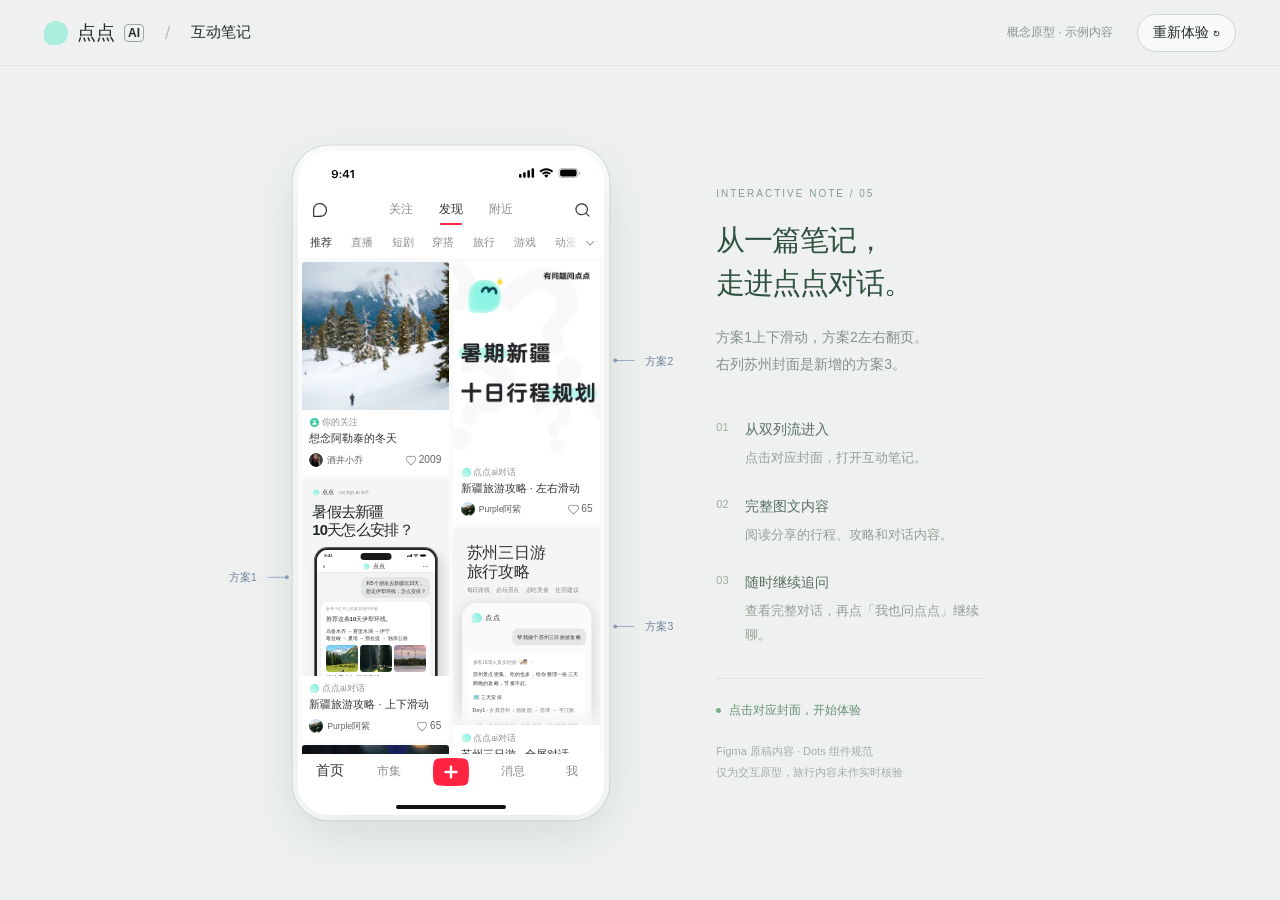
==== index.html @ 1bcc186c "Unify dialogue entry buttons and keep full-screen preview static" ====
<!doctype html>
<html lang="zh-CN">
<head>
<meta charset="UTF-8"><meta name="viewport" content="width=device-width, initial-scale=1, viewport-fit=cover">
<title>点点 AI · 互动笔记 Demo</title>
<meta name="description" content="体验从双列笔记流进入笔记，展开点点回答、继续对话的完整交互。手机和电脑均可打开。">
<link rel="canonical" href="https://1210lucky.github.io/diandian-demo/">
<meta property="og:type" content="website">
<meta property="og:locale" content="zh_CN">
<meta property="og:site_name" content="点点 AI · 互动笔记 Demo">
<meta property="og:title" content="点点 AI · 互动笔记 Demo">
<meta property="og:description" content="体验从双列笔记流进入笔记，展开点点回答、继续对话的完整交互。手机和电脑均可打开。">
<meta property="og:url" content="https://1210lucky.github.io/diandian-demo/">
<meta property="og:image" content="https://1210lucky.github.io/diandian-demo/assets/share-icon.png">
<meta property="og:image:type" content="image/png">
<meta property="og:image:width" content="512">
<meta property="og:image:height" content="512">
<meta property="og:image:alt" content="点点图标">
<meta name="twitter:card" content="summary">
<meta name="twitter:title" content="点点 AI · 互动笔记 Demo">
<meta name="twitter:description" content="体验从双列笔记流进入笔记，展开点点回答、继续对话的完整交互。手机和电脑均可打开。">
<meta name="twitter:image" content="https://1210lucky.github.io/diandian-demo/assets/share-icon.png">
<meta name="twitter:image:alt" content="点点图标">
<link rel="icon" href="favicon.ico" sizes="16x16 32x32 48x48">
<link rel="icon" type="image/svg+xml" href="assets/dots-avatar.svg">
<link rel="apple-touch-icon" sizes="180x180" href="apple-touch-icon.png">
<style>:root{font-family:-apple-system,BlinkMacSystemFont,"PingFang SC","Microsoft YaHei",sans-serif;color:#252b2a;background:#eef1f0;font-synthesis:none;--mint:#a9eddd;--ink:#143b32;--muted:#858c89}*{box-sizing:border-box}body{margin:0}button,input{font:inherit}button{cursor:pointer;border:0;background:none;color:inherit}button:focus-visible,input:focus-visible,[tabindex]:focus-visible{outline:2px solid #138d71;outline-offset:3px}img{display:block;object-fit:contain}button img{pointer-events:none}button{touch-action:manipulation}p,h1,h2,h3{margin:0}.workspace-header{height:78px;display:flex;align-items:center;justify-content:space-between;padding:0 44px;border-bottom:1px solid #dde3df}.wordmark{display:flex;align-items:center;gap:9px;font-size:19px;font-weight:600}.wordmark b{font-size:12px;border:1px solid #9ca9a3;border-radius:4px;padding:1px 3px}.brand-dot{width:24px;height:24px;background:var(--mint);display:inline-block;border-radius:50% 50% 50% 8px;flex-shrink:0}.separator{margin:0 12px;font-weight:300;color:#b8c0bc}.project-name{font-size:15px;font-weight:400}.workspace-actions{display:flex;gap:24px;align-items:center}.prototype-label{color:#8b9690;font-size:12px}.reset{font-size:14px;border:1px solid #ced7d1;border-radius:24px;padding:9px 15px;background:#f8faf9}.workspace{display:flex;justify-content:center;align-items:center;gap:80px;padding:36px 24px 48px;min-height:calc(100dvh - 78px)}.phone{width:393px;height:852px;flex-shrink:0;background:white;border-radius:40px;position:relative;overflow:hidden;box-shadow:0 20px 70px #193e2921,0 0 0 7px #fff,0 0 0 8px #d1d9d4;display:flex;flex-direction:column}.note-header{flex-shrink:0;background:white;z-index:3}.system-bar{height:44px;padding:12px 17px 12px 25px;display:flex;align-items:center;justify-content:space-between}.nav-bar{height:56px;display:flex;align-items:center;padding:0 16px;gap:10px}.icon-button{padding:0;display:grid;place-items:center}.avatar{border-radius:50%;object-fit:cover}.author{font-size:14px;flex:1}.follow{color:#ff2442;border:1px solid #ff7387;border-radius:20px;font-size:13px;padding:5px 13px;margin-right:2px}.follow.followed{color:#8b8b8b;border-color:#d8d8d8}.note-scroll{flex:1;overflow-y:auto;scrollbar-width:none;overscroll-behavior:contain}.note-scroll::-webkit-scrollbar{display:none}
/* Embedded Dots conversation: Figma 1524:55898 + Dots component specifications. */
.media-area{height:524px;background:var(--dots-bg-0);padding:0}
.ai-card{height:100%;display:flex;flex-direction:column;position:relative;overflow:hidden;background:var(--dots-bg-0);color:var(--dots-title)}
.ai-header{min-height:44px;margin-bottom:8px;display:flex;align-items:center;justify-content:space-between;gap:8px}
.ai-identity{display:flex;align-items:center;gap:6px;min-width:0}.ai-identity img{width:20px;height:20px;flex-shrink:0}.ai-brand-copy{display:flex;flex-direction:column;gap:1px}.ai-identity strong{font-size:13px;line-height:18px;font-weight:500}.ai-brand-copy>span{font-size:10px;line-height:14px;color:var(--dots-description);white-space:nowrap}
.answer-scroll{flex:1;min-height:0;padding:4px 16px 88px;overflow-y:auto;overscroll-behavior:contain;scrollbar-width:none;touch-action:pan-y;cursor:grab;-webkit-overflow-scrolling:touch}.answer-scroll::-webkit-scrollbar{display:none}.answer-scroll.dragging{cursor:grabbing;user-select:none}
.dots-message{padding:12px 16px;border-radius:22px;font-size:16px;line-height:28px;overflow-wrap:anywhere}
.user-message{max-width:293px;margin-left:auto;margin-bottom:20px;background:var(--dots-separator)}
.dots-intro{max-width:300px;background:var(--dots-bg);margin-bottom:20px}
.dots-response{border:0.5px solid var(--dots-separator);border-radius:22px;background:var(--dots-bg);padding:20px 16px;overflow:hidden}
.response-status{display:flex;align-items:center;gap:4px;color:var(--dots-description);font-size:14px;line-height:20px;letter-spacing:.28px;margin-bottom:14px;white-space:nowrap}.response-status>span:first-child{min-width:0;overflow:hidden;text-overflow:ellipsis}.source-avatars{display:flex;flex-shrink:0}.source-avatars img{width:18px;height:18px;border-radius:50%}.source-avatars img+img{margin-left:-4px}.response-status>img{width:14px;height:14px;flex-shrink:0}
.dots-markdown{font-size:16px;font-weight:400;line-height:28px;color:var(--dots-title);overflow-wrap:anywhere}.dots-markdown p+p{margin-top:12px}.dots-markdown strong{font-weight:600}.dots-markdown h4{font-size:16px;line-height:26px;font-weight:700;margin:18px 0 10px}.dots-markdown>section:first-child>h4{margin-top:0}.dots-markdown>section+section{margin-top:18px}
/* Image group — Figma 1533:2504: square tiles, 6px gaps and vertical padding. */
.dots-media-image{display:grid;grid-template-columns:repeat(3,minmax(0,1fr));gap:6px;padding:6px 0}.dots-media-image img{display:block;position:absolute;inset:0;width:100%;height:100%;object-fit:cover;border-radius:16px}

/* Shared entry button — Figma 1687:50966, also used by the video reader CTA. */
.dialogue-cta{pointer-events:auto;display:flex;flex:none;align-items:center;justify-content:center;gap:4px;height:40px;padding:0 16px 0 14px;border:.5px solid rgba(0,0,0,.08);border-radius:100px;background:#fff;box-shadow:0 2px 4px rgba(0,0,0,.06);font-family:"PingFang SC",-apple-system,BlinkMacSystemFont,sans-serif;font-size:14px;font-weight:500;line-height:20px;letter-spacing:0;color:rgba(0,0,0,.8);white-space:nowrap}
.dialogue-cta-logo{width:20px;height:20px;display:grid;place-items:center;flex:none}
.dialogue-cta-logo img{flex:none}
.ai-footer{position:absolute;left:0;right:0;bottom:0;height:72px;padding:20px 16px 12px;display:flex;align-items:center;justify-content:center;background:linear-gradient(to bottom,rgba(245,245,245,0),#f5f5f5);pointer-events:none;z-index:1}
.card-caption{min-width:0;line-height:15px;font-size:10px;color:#858585;text-align:left}
.demo-jumps{display:flex;flex-wrap:wrap;gap:6px}.demo-jumps button{padding:6px 9px;border:0.5px solid #d2dcd5;border-radius:8px;font-size:12px;color:#698271;background:transparent}
.question-context{font-size:14px;line-height:24px;margin-top:18px;padding:12px 14px;border-radius:16px;background:var(--dots-bg-0)}
.note-body{padding:5px 16px 0}.note-body h2{font-size:18px;line-height:1.55;color:#333;font-weight:600;margin-bottom:8px}.note-body p{font-size:15px;line-height:1.7;color:#4a4a4a;margin-bottom:8px}.note-body p.hashtags{color:#133667}.note-body p.timestamp{font-size:12px;color:#999;margin:22px 0 0;padding-bottom:18px;border-bottom:1px solid #f0f0f0}.comments{padding:17px 16px}.comment-count{font-size:14px;color:#8c8c8c;margin-bottom:24px}.comment{display:flex;gap:12px;margin-bottom:25px}.comment img{border-radius:50%;object-fit:cover}.comment>div{flex:1}.comment>div>span{font-size:13px;color:#999}.comment p{font-size:14px;line-height:1.7;margin:3px 0 5px;word-break:break-word}.comment small{font-size:12px;color:#aaa}.letter-avatar{width:34px;height:34px;border-radius:50%;display:grid;place-items:center;flex-shrink:0;background:#e6eee4;color:#809675}.end-note{text-align:center;font-size:12px;color:#aaa;padding:18px}.engage-bar{flex-shrink:0;background:white;z-index:3;border-top:1px solid #f3f3f3;height:90px}.engage-row{height:56px;display:flex;align-items:center;padding:0 15px;gap:11px}.comment-entry{display:flex;align-items:center;gap:3px;flex:1;white-space:nowrap;background:#f4f4f4;border-radius:24px;height:36px;font-size:14px;color:#9c9c9c;padding:0 8px}.engage-action{display:flex;align-items:center;gap:4px;padding:0;font-size:14px}.engage-action[aria-pressed=true]{color:#ff2442}.engage-action[aria-pressed=true] img{filter:invert(28%) sepia(91%) saturate(4510%) hue-rotate(333deg)}.home-indicator{height:5px;width:135px;background:#111;border-radius:3px;margin:21px auto 0}.demo-guide{width:266px;margin-top:-28px}.guide-kicker{font-size:10px;letter-spacing:2px;color:#879b8c}.demo-guide>h2{font-size:29px;line-height:1.5;font-weight:500;letter-spacing:-1px;margin:18px 0;color:#30513f}.guide-intro{font-size:14px;line-height:1.9;color:#839188;margin-bottom:40px}.guide-items>div{display:flex;gap:16px;margin-bottom:24px}.guide-items>div>span{font-size:11px;padding-top:4px;color:#9cac9e}.guide-items p{font-size:13px;line-height:1.8;color:#93a095}.guide-items b{display:block;font-size:14px;color:#586f5f;font-weight:500;margin-bottom:4px}.live-state{display:flex;align-items:center;gap:8px;border-top:1px solid #dce4dd;padding-top:23px;margin-top:32px;font-size:12px;color:#649070}.live-dot{height:5px;width:5px;border-radius:50%;background:#79ac89}.guide-footnote{font-size:11px;line-height:1.9;color:#a3afa6;margin-top:22px}.toast{position:absolute;bottom:105px;left:50%;transform:translateX(-50%);background:#17382ded;color:white;padding:11px 17px;border-radius:14px;font-size:13px;max-width:90%;width:max-content;opacity:0;pointer-events:none;transition:opacity .2s;z-index:8}.toast.visible{opacity:1}dialog{position:absolute;top:auto;bottom:10px;left:10px;right:10px;margin:0 auto;width:calc(100% - 20px);max-width:373px;border:1px solid #dbe8df;border-radius:24px;padding:20px;background:#fff;box-shadow:0 10px 80px #183c302b;color:#284733}dialog::backdrop{background:#16362a55;backdrop-filter:blur(3px)}.dialog-heading{display:flex;align-items:center;justify-content:space-between}.dialog-heading>div{display:flex;align-items:center;gap:9px}.dialog-heading button{font-size:26px;line-height:28px;color:#8d9a91}.demo-notice{font-size:12px;color:#93a196;margin-top:10px}.conversation{max-height:270px;overflow-y:auto;margin:20px 0;overscroll-behavior:contain}.chat-answer,.chat-question{font-size:14px;line-height:1.8;border-radius:14px;padding:13px 15px;margin:10px 0;white-space:pre-line;overflow-wrap:anywhere}.chat-answer{background:#f1f7f3;margin-right:16px}.chat-question{background:#d7f4e7;margin-left:28px}.quick-questions{display:flex;gap:7px;margin-bottom:12px;flex-wrap:wrap}.quick-questions button{font-size:12px;border:1px solid #d7e5db;border-radius:15px;padding:7px 9px}.input-form{display:flex;gap:5px;padding:7px;background:#f0f5f1;border-radius:22px;margin-top:16px}.input-form input{border:0;outline:none;background:transparent;min-width:0;width:100%;font-size:14px;padding:4px 7px;color:#284733}.input-form button{background:#265d43;color:#fff;border-radius:18px;min-width:32px;height:32px;font-size:15px;white-space:nowrap;padding:0 10px}.sr-only{position:absolute;width:1px;height:1px;padding:0;margin:-1px;overflow:hidden;clip:rect(0,0,0,0);white-space:nowrap;border:0}@media(min-width:750px) and (max-height:960px){.workspace{padding-top:24px;padding-bottom:26px}.phone{height:calc(100dvh - 134px);min-height:660px;max-height:852px}.workspace-header{height:66px}.workspace{min-height:calc(100dvh - 66px)}}@media(max-width:800px){.demo-guide{display:none}.workspace{gap:0}.workspace-header{padding:0 24px}.prototype-label{display:none}}@media(max-width:480px){body{background:white}.workspace-header{display:none}.workspace{padding:0;min-height:100dvh;display:block}.phone{width:100%;height:100dvh;border-radius:0;box-shadow:none;max-width:none}.system-bar{display:none}.nav-bar{height:56px}.media-area{height:calc(100vw * 4 / 3);max-height:570px;min-height:450px}.engage-bar{height:calc(56px + env(safe-area-inset-bottom, 0px));padding-bottom:env(safe-area-inset-bottom,0px)}.home-indicator{display:none}dialog{position:fixed;bottom:15px;max-width:420px}}@media(prefers-reduced-motion:reduce){*{scroll-behavior:auto!important;transition:none!important}}
@media(min-width:481px) and (max-height:960px){.phone{height:852px;min-height:852px;max-height:852px;zoom:.9}.workspace{padding-top:25px;padding-bottom:25px;gap:70px}}
@media(min-width:481px) and (max-height:900px){.phone{zoom:.78}.workspace{gap:65px}.demo-guide{margin-top:0}}
@media(min-width:481px) and (max-height:740px){.phone{zoom:.68}}

:root{--dots-bg-0:#f5f5f5;--dots-bg:#fff;--dots-title:rgba(0,0,0,.8);--dots-description:rgba(0,0,0,.45);--dots-separator:rgba(0,0,0,.08);--dots-fill-3:rgba(48,48,52,.2)}

/* Ask Dots bottom sheet, Figma 1526:56583. */
.ask-overlay{position:absolute;inset:0;z-index:20;isolation:isolate}.ask-overlay[hidden]{display:none}.ask-scrim{position:absolute;inset:0;background:rgba(0,0,0,.4);opacity:0;transition:opacity .24s}.ask-sheet{position:absolute;bottom:var(--keyboard-inset,0px);left:0;right:0;height:70%;max-height:calc(100% - var(--keyboard-inset,0px));display:flex;flex-direction:column;border-radius:20px 20px 0 0;background:#f5f5f5;overflow:hidden;transform:translateY(100%);transition:transform .24s cubic-bezier(.2,.8,.2,1),height .24s;color:rgba(0,0,0,.8);outline:none}.ask-overlay.is-open .ask-scrim{opacity:1}.ask-overlay.is-open .ask-sheet{transform:translateY(0)}.ask-sheet.expanded{height:100%}.sheet-header{height:56px;flex-shrink:0;display:flex;align-items:center;justify-content:space-between;padding:0 12px}.sheet-header h2{display:flex;align-items:center;gap:4px;font-size:16px;font-weight:500;line-height:24px}.sheet-icon{padding:4px;display:grid;place-items:center;width:30px;height:30px}.sheet-space{flex:1;min-height:0;overflow:auto;padding:12px 20px;display:flex;align-items:flex-end}.sheet-space p{color:#777;font-size:12px;line-height:20px}.sheet-suggestions{height:42px;flex-shrink:0;display:flex;gap:8px;padding:0 12px 8px;overflow-x:auto;scrollbar-width:none;overscroll-behavior:contain}.sheet-suggestions::-webkit-scrollbar{display:none}.sheet-suggestion{display:flex;align-items:center;gap:4px;flex-shrink:0;height:34px;background:#fafafa;border:.5px solid rgba(20,20,20,.1);border-radius:22px;padding:8px 8px 8px 12px;color:rgba(0,0,0,.62);font-size:12px;line-height:18px;white-space:nowrap}.sheet-suggestion img{height:12px;width:12px;transform:rotate(90deg);margin:0 2px}.sheet-suggestion:not(:disabled):hover{background:#fff;border-color:#b6c8c2}.sheet-composer{height:48px;margin:0 12px 12px;padding:12px 14px;display:flex;align-items:center;gap:8px;border-radius:16px;background:rgba(255,255,255,.7);box-shadow:0 0 36px #00000014;flex-shrink:0}.sheet-composer input{width:0;min-width:0;flex:1;border:0;outline:none;background:none;color:rgba(0,0,0,.8);font-size:16px;line-height:24px;caret-color:#34b39d;padding:0}.sheet-composer input::placeholder{color:#999}.composer-icon{width:24px;height:24px;padding:0;flex-shrink:0}.composer-icon:last-child{margin-left:8px}.composer-icon:disabled{opacity:.35;cursor:default}.ask-sheet.expanded #expandAsk img{transform:rotate(180deg)}

@media(prefers-reduced-motion:reduce){.ask-sheet,.ask-scrim{transition:none}}

/* Live text and vector assets stay crisp at every display scale. */
.sheet-keyboard{width:100%;height:336px;position:relative;flex-shrink:0;background:#e5e5e7;border-top:1px solid #ffffffc0;border-radius:20px 20px 0 0;padding:0 5px;color:#252525;user-select:none}
.keyboard-candidates{height:50px;display:flex;align-items:center;padding:0 4px;gap:0}.keyboard-candidates button{flex:1;padding:0;font-size:19px;line-height:32px;height:32px;font-weight:400}.keyboard-candidates .keyboard-more{flex:0 0 35px;border-left:1px solid #c7c7ca;display:grid;place-items:center;height:25px;margin-left:4px}.keyboard-more img{width:18px;height:18px}
.keyboard-keys{display:flex;flex-direction:column;gap:10px}.keyboard-row{display:flex;gap:6px;height:44px;justify-content:center}.keyboard-row.middle{padding:0 16px}.keyboard-row.lower{gap:12px}.keyboard-letter-group{display:flex;flex:1;min-width:0;gap:6px}.keyboard-key{height:44px;flex:1;min-width:0;display:grid;place-items:center;border:0;border-radius:7px;background:#fff;box-shadow:0 1px 0 #0000001a;padding:0;color:#282828;font-family:-apple-system,BlinkMacSystemFont,"Helvetica Neue","PingFang SC",sans-serif;font-size:22px;font-weight:400;line-height:1}.keyboard-key:active{background:#c5c7cc;box-shadow:none}.keyboard-key.special{flex:0 0 41px;font-size:24px;background:#f7f7f8}.keyboard-key[aria-pressed="true"]{background:#c5c7cc}.keyboard-row.actions .keyboard-key{font-size:16px}.keyboard-key.mode,.keyboard-key.send{flex:0 0 23%}.keyboard-key.send{background:#0088ff;color:white}.keyboard-key.send:active{background:#0071d4}.keyboard-bottom{display:flex;justify-content:space-between;align-items:center;height:57px;padding:15px 23px 0}.keyboard-bottom button{padding:0;height:30px;display:grid;place-items:center;width:30px}.keyboard-bottom img{opacity:.9}.keyboard-home{position:absolute;bottom:8px;left:32%;right:32%;height:5px;border-radius:100px;background:#111}


/* Full conversation carries only the question and answer included in this share. */
.chat-statusbar{display:none;flex-shrink:0}.ask-sheet.conversation-mode{height:100%;border-radius:0;max-height:calc(100% - var(--keyboard-inset,0px))}.conversation-mode .chat-statusbar{display:flex}.conversation-mode .sheet-header{position:relative;border-bottom:.5px solid var(--dots-separator)}.conversation-mode .sheet-header h2{position:absolute;left:50%;transform:translateX(-50%)}.conversation-mode .sheet-space{display:block;padding:16px 16px 20px;overscroll-behavior:contain;scrollbar-width:none}.conversation-mode .sheet-space::-webkit-scrollbar{display:none}.conversation-mode .sheet-space .dots-message p,.conversation-mode .sheet-space .dots-markdown p{font-size:16px;line-height:28px;color:var(--dots-title)}.conversation-mode .sheet-space .dots-markdown p{margin-bottom:12px}.conversation-mode .sheet-space .dots-markdown p:last-child{margin-bottom:0}.conversation-mode .dots-intro{max-width:300px}.conversation-mode .user-message{margin-bottom:20px}.conversation-mode .dots-response{margin-bottom:0}#sharedConversation[hidden],#expandAsk[hidden]{display:none}.conversation-mode .sheet-keyboard{display:none}.conversation-mode.keyboard-open .sheet-keyboard{display:block}.conversation-mode .sheet-composer{margin-bottom:26px}.conversation-mode.keyboard-open .sheet-composer{margin-bottom:12px}.conversation-mode #askFeedback:not(:empty){padding:12px;background:#e9edeb;border-radius:12px;margin-top:18px}.conversation-mode .sheet-suggestions{background:#f5f5f5}.conversation-mode .sheet-space{min-height:70px}
@media(max-width:480px){.conversation-mode .chat-statusbar{display:none}.conversation-mode .sheet-composer{margin-bottom:max(12px,env(safe-area-inset-bottom,0px))}}


.sheet-space{flex-direction:column;align-items:stretch;justify-content:flex-end}.sheet-space:has(#followupMessages:not(:empty)){justify-content:flex-start}.sheet-space #followupMessages:not(:empty){padding-top:16px}.sheet-space #followupMessages .user-message{margin-bottom:12px}.sheet-space #followupMessages p{font-size:16px;line-height:28px;color:var(--dots-title)}

/* Follow-up bubbles — Figma 1543:11669, shown after entering via Ask Dots. */
.ask-sheet.conversation-mode{transition:transform .24s cubic-bezier(.2,.8,.2,1)}
.new-topic[hidden]{display:none}.new-topic{padding-top:12px}.topic-suggestions{display:flex;flex-direction:column;align-items:flex-start;gap:12px}.topic-suggestions button{border-radius:22px;padding:10px 16px;background:var(--dots-fill-1,rgba(48,48,52,.05));font-size:13px;line-height:20px;font-weight:400;color:var(--dots-title);text-align:left;max-width:100%}.conversation-mode .sheet-suggestions{display:none}

/* Referenced images open a note detail above the current reading surface. */
.source-thumbnail{display:block;position:relative;min-width:0;aspect-ratio:1;padding:0;border-radius:16px;overflow:hidden;box-shadow:0 0 6px rgba(0,0,0,.12);cursor:pointer}.source-thumbnail:not(:disabled):active{opacity:.85}.source-thumbnail:disabled{opacity:1;cursor:inherit;pointer-events:none}.source-note{position:absolute;inset:0;z-index:40;background:#fff;display:flex;flex-direction:column;overflow:hidden;border-radius:inherit}.source-note[hidden]{display:none}.source-avatar{width:36px;height:36px;background:#e6eee8;color:#6c8572;font-size:15px}.source-scroll{flex:1;min-height:0;overflow:auto;overscroll-behavior:contain;scrollbar-width:none}.source-scroll::-webkit-scrollbar{display:none}.source-hero{position:relative;width:100%;aspect-ratio:3/4;background:#f3f3f3;touch-action:pan-y}.source-hero>img{width:100%;height:100%;object-fit:contain}.source-image-count{position:absolute;right:14px;top:14px;border-radius:15px;padding:3px 7px;background:#0007;color:#fff;font-size:12px;line-height:18px}.source-dots{height:24px;display:flex;gap:4px;align-items:center;justify-content:center}.source-dots i{width:4px;height:4px;border-radius:50%;background:#d8d8d8}.source-dots i.active{background:#ff2442}.source-body{padding:0 16px 18px}.source-body h2{font-size:18px;line-height:27px;font-weight:600;margin-bottom:8px}.source-body>p{font-size:15px;line-height:26px;color:#444;margin-bottom:10px}.source-body .hashtags{color:#133667}.source-body .source-example{font-size:11px;color:#aaa;line-height:18px;margin:24px 0 0}.source-comments{margin:0 16px;padding:18px 0 30px;border-top:1px solid #f1f1f1}.source-comments .comment-count{margin-bottom:18px}.source-empty{text-align:center;font-size:13px;line-height:22px;color:#aaa;padding:12px 0 20px}#sourceCommentForm{display:flex;gap:8px;background:#f5f5f5;border-radius:20px;padding:8px}#sourceCommentForm[hidden]{display:none}#sourceCommentForm input{width:0;flex:1;background:none;border:0;outline:none;font-size:14px;padding-left:5px}#sourceCommentForm button{color:#ff2442;font-size:14px;padding:3px 8px}.source-note .engage-row{gap:12px}.source-note .engage-action{gap:4px}.source-note .comment-entry{min-width:0}.source-note .toast{z-index:1}

.source-summary-label{font-size:11px;color:#aaa;display:block;margin:4px 0 8px}.source-body #sourceDescription{white-space:pre-line}.source-body .source-date{font-size:11px;color:#aaa;line-height:18px;margin:22px 0 10px}.source-original{display:inline-block;color:#526d62;font-size:12px;line-height:22px;text-decoration:none}.source-empty{display:block;text-decoration:none;color:#888}.source-image-nav{position:absolute;top:50%;transform:translateY(-50%);width:30px;height:36px;display:grid;place-items:center;border-radius:18px;background:#ffffffb8;padding:5px;box-shadow:0 1px 5px #0001}.source-image-nav.prev{left:8px}.source-image-nav.next{right:8px}.source-image-nav.next img{transform:rotate(180deg)}.source-image-nav:disabled{opacity:0;pointer-events:none}.source-note .author{min-width:0;overflow:hidden;text-overflow:ellipsis;white-space:nowrap}.source-note .comment-entry{max-width:135px}.source-note .engage-row{gap:10px}.source-note .engage-action{font-size:12px;gap:2px}.source-note .engage-action img{width:25px;height:25px}.source-note .comment-entry{font-size:13px}

/* Suggestions are display-only until AI replies are connected. */
.sheet-suggestion:disabled{cursor:default;opacity:.6}.topic-suggestions button:disabled{cursor:default;opacity:1;-webkit-text-fill-color:var(--dots-title)}

/* Mobile sheet sizing. */
@media(max-width:480px){.ask-sheet:not(.conversation-mode):not(.reading-mode){height:max(70%,520px);max-height:100%}}

/* Answer engagement bar, Figma 1533:2754; cloned with the shared answer. */
.answer-actions{display:flex;align-items:center;justify-content:space-between;gap:8px;width:100%;margin-top:20px}.answer-actions-left{display:flex;align-items:center;gap:8px}.answer-action{width:32px;height:32px;flex:0 0 32px;padding:7px;border-radius:8px;background:rgba(48,48,52,.05);display:grid;place-items:center}.answer-action img{width:18px;height:18px}.answer-action:disabled{cursor:default;opacity:1}

/* Keep modal focus for accessibility, without a keyboard ring after touch or mouse input. */
:root[data-input-modality="pointer"] :is(button,input,[tabindex]):focus-visible{outline:none}

/* Discovery feed, Figma 1498:56627, with the existing note as its detail destination. */
.feed-page{position:absolute;inset:0;z-index:10;display:flex;flex-direction:column;overflow:hidden;background:#fff;border-radius:inherit;color:var(--dots-title)}.feed-page[hidden]{display:none}.feed-header{flex-shrink:0;background:#fff}.feed-system{height:54px;padding:18px 31px 14px}.feed-system>img:last-child{width:78px;height:13px}.feed-top{height:44px;display:flex;align-items:center;justify-content:space-between;padding:0 16px}.feed-top-icon{width:24px;height:24px;display:grid;place-items:center;flex-shrink:0}.feed-top-tabs{display:flex;justify-content:center;flex:1;height:44px;color:var(--dots-description);font-size:16px}.feed-top-tabs>span{width:64px;display:grid;place-items:center;position:relative}.feed-top-tabs>.selected{color:var(--dots-title);font-weight:500}.feed-top-tabs>.selected:after{content:"";position:absolute;bottom:3px;left:18px;right:18px;height:2px;border-radius:1px;background:#ff2442}.feed-categories{height:40px;position:relative;padding-left:4px;overflow:hidden}.feed-categories>div{display:flex;align-items:center;height:40px;white-space:nowrap;overflow:hidden;padding-right:35px;font-size:14px;color:var(--dots-description)}.feed-categories>div>span{padding:8px 12px;line-height:20px;flex-shrink:0}.feed-categories .selected{font-weight:500;color:var(--dots-title)}.feed-category-more{position:absolute;right:0;top:0;width:53px;height:40px;display:flex;align-items:center;justify-content:flex-end;padding-right:10px;background:linear-gradient(90deg,#fff0,#fff 35%)}.feed-scroll{flex:1;min-height:0;overflow-y:auto;overscroll-behavior:contain;scrollbar-width:none;display:flex;gap:5px;align-items:flex-start;padding:5px;background:#fafafa}.feed-scroll::-webkit-scrollbar{display:none}.feed-column{display:flex;flex-direction:column;gap:5px;flex:1;min-width:0}.feed-card{display:flex;flex-direction:column;flex-shrink:0;width:100%;border-radius:4px;overflow:hidden;background:#fff;padding:0;text-align:left;color:var(--dots-title)}button.feed-card:active{opacity:.9}.feed-cover{display:block;position:relative;width:100%;aspect-ratio:3/4;overflow:hidden}.feed-cover.square{aspect-ratio:1}.feed-cover.landscape{aspect-ratio:180/135}.feed-cover>img:first-child{width:100%;height:100%;object-fit:cover}.feed-cover>.feed-video{position:absolute;right:10px;top:10px;width:20px;height:20px}.feed-card-body{display:flex;flex-direction:column;gap:8px;padding:10px;width:100%;min-width:0}.feed-card-title{font-size:14px;line-height:20px;font-weight:500;display:-webkit-box;-webkit-line-clamp:2;-webkit-box-orient:vertical;overflow:hidden}.feed-reason{display:flex;gap:2px;align-items:center;color:var(--dots-description);font-size:11px;line-height:14px;margin-bottom:-4px}.feed-card-meta{display:flex;align-items:center;gap:5px;width:100%;min-width:0;color:rgba(0,0,0,.62)}.feed-avatar{width:18px;height:18px;border-radius:50%;object-fit:cover;flex-shrink:0}.feed-author{font-size:11px;line-height:16px;min-width:0;flex:1;overflow:hidden;white-space:nowrap;text-overflow:ellipsis}.feed-likes{display:flex;align-items:center;gap:2px;font-size:13px;line-height:18px;flex-shrink:0}.feed-bottom{background:#fff;flex-shrink:0;height:78px}.feed-bottom nav{display:flex;gap:8px;align-items:center;height:44px;padding:0 8px}.feed-bottom nav>span,.feed-bottom nav>button{flex:1;min-width:0;text-align:center;font-size:16px;line-height:24px;color:var(--dots-description);padding:0}.feed-bottom nav>button{font-size:17.6px;font-weight:500;color:var(--dots-title)}.feed-bottom nav>.feed-publish{flex:0 0 76px;display:grid;place-items:center}.feed-home-area{height:34px;position:relative}.feed-home-area .home-indicator{position:absolute;bottom:8px;left:32%;right:32%;width:auto;margin:0;height:5px}.demo-jumps[hidden]{display:none}
@media(max-width:480px){.feed-system{display:none}.feed-bottom{height:calc(44px + env(safe-area-inset-bottom,0px));padding-bottom:env(safe-area-inset-bottom,0px)}.feed-home-area{display:none}}

/* Full-page transitions are rendered by the shared card-zoom layer. */
.ask-sheet.conversation-mode{transform:none;transition:none}

/* Complete-dialogue reader — Figma 1550:3190, with the supplied “我也问点点” CTA. */
.reading-mode .sheet-suggestions,.reading-mode .sheet-composer,.reading-mode .sheet-keyboard,.reading-mode #followupMessages,.reading-mode #askFeedback{display:none}
/* IMG_0021.MP4: centered floating Ask Dots control above the bottom safe area. */
.reader-footer{position:absolute;left:0;right:0;bottom:0;height:90px;pointer-events:none;z-index:2}
.reader-footer[hidden]{display:none}
.ask-also{position:absolute;left:50%;bottom:28px;transform:translateX(-50%)}
.reader-home{position:absolute;bottom:8px;left:50%;transform:translateX(-50%);width:134px;height:5px;border-radius:3px;background:#111}
.conversation-mode.reading-mode .sheet-space{padding-bottom:96px}
.recommended-queries[hidden]{display:none}
.recommended-queries{position:relative;z-index:2;flex-shrink:0;display:flex;flex-direction:column;align-items:flex-start;gap:20px;padding:10px 30px 18px}
.recommended-queries button{display:flex;align-items:center;gap:6px;padding:0;text-align:left;font-size:15px;line-height:22px;color:var(--dots-title)}
.query-arrow{display:grid;place-items:center;flex:none;width:18px;height:18px;padding:3px;border-radius:6px;background:rgba(48,48,52,.05)}.query-arrow img{transform:rotate(90deg)}
/* Preserve the full reading canvas behind the Figma recommendation overlay. */
.conversation-mode .chat-statusbar{height:54px;padding:18px 17px 16px 25px;background:var(--dots-bg-0)}
.recommendation-mode .chat-statusbar{background:#fff}
.recommended-queries button:disabled{cursor:default;opacity:1;-webkit-text-fill-color:var(--dots-title)}
.recommendation-dismiss[hidden]{display:none}
.recommendation-dismiss{position:absolute;inset:54px 0 336px;z-index:1;padding:0;border:0;background:rgba(255,255,255,.9);backdrop-filter:blur(6px);-webkit-backdrop-filter:blur(6px);cursor:default}
.recommendation-mode .sheet-header{z-index:0}
.recommendation-mode .sheet-space{position:absolute;top:110px;left:0;right:0;bottom:0;padding:16px 16px 96px}
.recommendation-mode .recommended-queries{position:absolute;left:0;right:0;bottom:396px}
.recommendation-mode .sheet-composer{position:absolute;left:12px;right:12px;bottom:348px;margin:0;z-index:2}
.recommendation-mode .sheet-keyboard{position:absolute;left:0;right:0;bottom:0;z-index:2}
@media(max-width:480px){.ask-also{bottom:max(24px,calc(env(safe-area-inset-bottom,0px) + 8px))}.reader-home{display:none}.recommendation-dismiss{top:0}.recommendation-mode .sheet-space{top:56px}}

/* Sent query — Figma 1550:49144: compact header and content-sized question. */
.query-more{display:none}
.query-mode .sheet-header{padding:10px 16px;justify-content:flex-start;border-bottom:0}
.query-mode #closeAsk{width:24px;height:24px;padding:0;flex:none}
.query-mode .sheet-header h2{position:static;transform:none;margin-left:16px;gap:6px;font-weight:500}
.query-mode .query-more{display:grid;place-items:center;margin-left:auto;width:24px;height:24px;padding:0;opacity:1;cursor:default}
.query-mode .sheet-space{padding:12px 16px 20px}
.query-mode .user-message{width:fit-content;max-width:min(300px,100%);padding:12px 16px;border-radius:18px;margin:0 0 16px auto}
.query-mode .sheet-space #followupMessages:not(:empty){padding-top:0}
.query-mode .sheet-space #followupMessages p{font-size:15px;line-height:22px;margin:0}

/* Horizontal note variant: preserve the existing media height and safe page insets. */
.answer-pages[hidden],.answer-page-count[hidden],.answer-page-dots[hidden],.answer-scroll[hidden]{display:none}
.answer-pages{display:flex;flex:1;min-height:0;overflow-x:auto;overflow-y:hidden;scroll-snap-type:x mandatory;scrollbar-width:none;overscroll-behavior-x:contain;touch-action:pan-x pan-y;cursor:grab}
.answer-pages::-webkit-scrollbar{display:none}
.answer-pages.dragging{scroll-snap-type:none;cursor:grabbing;user-select:none}
.answer-page{flex:0 0 100%;height:100%;min-width:0;padding:16px;scroll-snap-align:start;scroll-snap-stop:always;overflow:hidden}
.answer-page-body{height:100%;display:flex;flex-direction:column;gap:20px}
.answer-page-body>*{flex-shrink:0;margin:0}
.answer-page-body>.user-message{margin-left:auto}
.answer-page-body>.ai-header{min-height:32px;margin-bottom:-4px}
.answer-page-body>.dots-response{padding:20px 16px;overflow:visible;min-height:0}
.page-block+.page-block{margin-top:12px}
.page-block>h4{margin:0 0 10px}
.page-block .response-status{margin-bottom:14px}
/* Each horizontal page is a complete card, including both rounded edges. */
.page-response.continues{flex-grow:0}
.page-response.last-response{flex-grow:0}
.ai-card .answer-actions{display:none}
.answer-page .text-continues{border-bottom-left-radius:0;border-bottom-right-radius:0}
.answer-page .text-continuation{border-top-left-radius:0;border-top-right-radius:0}
.answer-page-count{position:absolute;right:10px;top:10px;background:#0005;color:white;font-size:11px;line-height:18px;border-radius:12px;padding:2px 7px;pointer-events:none}
.paged-note .ai-footer{position:relative;min-height:56px;height:56px;flex-shrink:0;padding:0 16px;display:grid;grid-template-rows:40px 16px;justify-content:stretch;gap:0;background:var(--dots-bg-0)}
.paged-note .view-conversation{justify-self:center;align-self:center}
.paged-note .answer-page-dots,.paged-note .answer-page-dots button{height:16px}
.paged-note .answer-page-dots button:after{top:5.5px}
.answer-page-dots{height:24px;display:flex;align-items:center;justify-content:center;gap:4px;background:transparent;pointer-events:auto}
.answer-page-dots button{width:5px;height:24px;padding:0;position:relative}
.answer-page-dots button:after{content:'';position:absolute;width:5px;height:5px;left:0;top:9.5px;border-radius:50%;background:var(--dots-fill-3);transition:transform .18s,background-color .18s}
.answer-page-dots button.edge-dot:after{transform:scale(.6)}
.answer-page-dots button[aria-current=true]:after{background:#ff2442}
/* Use the original note-card dimensions; only the conversation opens full screen. */
.paged-mode>.note-scroll{touch-action:pinch-zoom;overflow-anchor:none}
.paged-mode .answer-pages{touch-action:pinch-zoom}
.paged-dragging .note-scroll{cursor:grabbing;user-select:none;-webkit-user-select:none}
.phone>.note-scroll img{-webkit-user-drag:none}
/* Vertical notes keep their original card size; full-reader taps never toggle it closed. */
.phone:not(.paged-mode)>.note-scroll,.phone:not(.paged-mode) .answer-scroll{touch-action:pinch-zoom}
.reading-mode .sheet-space{touch-action:pan-y}
.reading-mode .sheet-space img{-webkit-user-drag:none}
.scheme-annotations{position:fixed;inset:0;pointer-events:none;z-index:40;color:#1768e8}
.scheme-annotations[hidden],.scheme-annotation[hidden]{display:none}
.scheme-annotation>svg{position:absolute;inset:0;width:100%;height:100%;overflow:visible}

.scheme-annotation path{fill:none;stroke:#9aacc4;stroke-width:1;stroke-linejoin:round}
.scheme-annotation circle{fill:#879cb9;stroke:none}
.scheme-callout{position:absolute;width:42px;height:18px;color:#718299;font-size:11px;line-height:18px;text-align:center;white-space:nowrap;font-weight:500}
@media(min-width:801px){.workspace:has(.phone[data-view=feed]){column-gap:112px}}
</style>
<style>/* A second feed-cover treatment using the existing conversation UI and assets. */
.phone-cover{container-type:inline-size;background:#f5f6f4}
.cover-art{display:block;position:relative;height:100%;overflow:hidden;color:#202622;text-align:left}
.cover-brand{position:absolute;top:6cqw;left:7cqw;display:flex;align-items:center;gap:1.8cqw;font-size:4cqw;font-weight:600}
.cover-brand>img{width:5cqw;height:5cqw}
.cover-brand>span{font-size:2.9cqw;color:#7b817d;font-weight:400;margin-left:1cqw}
.cover-headline{position:absolute;left:7cqw;top:16cqw;font-size:10cqw;line-height:1.26;font-weight:750;letter-spacing:-.5cqw}
.cover-device{display:block;position:absolute;left:8cqw;top:49cqw;width:84cqw;padding:1.35cqw;background:#242726;border: .5cqw solid #646866;border-radius:9cqw;box-shadow:3cqw 4cqw 7cqw #16271e26}
.cover-screen{display:block;overflow:hidden;border-radius:7.3cqw;background:#f3f3f3}
.cover-status{display:flex;height:8.5cqw;align-items:center;justify-content:space-between;padding:0 5cqw;background:#fff;position:relative;font-size:2.9cqw}
.cover-status>img{width:14cqw;height:3cqw}
.cover-island{position:absolute;top:2cqw;left:50%;transform:translateX(-50%);width:21cqw;height:4.8cqw;border-radius:4cqw;background:#171a18}
.cover-nav{display:flex;align-items:center;justify-content:space-between;padding:0 4cqw;height:10cqw;background:#fff;border-bottom:1px solid #ebedeb;font-size:5cqw;font-weight:500}
.cover-nav>span:nth-child(2){display:flex;align-items:center;gap:1.6cqw;font-size:4.3cqw}
.cover-nav img{width:4.8cqw;height:4.8cqw}
.cover-chat{display:flex;flex-direction:column;gap:3cqw;padding:4cqw 3cqw 5cqw;font-size:4cqw;line-height:1.65;color:#343936}
.cover-query{display:block;align-self:flex-end;background:#e3e5e3;border-radius:4.5cqw;padding:2.6cqw 3.4cqw;font-size:3.8cqw}
.cover-response{display:flex;flex-direction:column;gap:2.4cqw;background:#fff;border-radius:4.5cqw;padding:3.4cqw}
.cover-source{font-size:2.8cqw;line-height:1.5;color:#949a95}
.cover-response b{font-weight:650}
.cover-route{font-size:3.6cqw;line-height:1.7}
.cover-photos{display:grid;grid-template-columns:repeat(3,1fr);gap:1.4cqw}
.cover-photos>img{width:100%;height:18cqw;object-fit:cover;border-radius:2.4cqw}
.cover-answer-heading{font-size:3.8cqw;font-weight:600}
.cover-device{top:46cqw}
.cover-status{height:7.5cqw}
.cover-nav{height:8cqw}
.cover-chat{padding:3cqw;gap:2.4cqw}
.cover-query{padding:2cqw 3cqw;font-size:3.5cqw;line-height:1.5}
.cover-response{gap:1.8cqw;padding:3cqw}
.cover-route{font-size:3.2cqw;line-height:1.6}
</style>
<style>/* Scheme 3 only. Cover geometry comes from Figma 1683:50113 (393 × 524). */
.suzhou-cover{position:relative;display:block;overflow:hidden;background:#f5f5f5;color:rgba(0,0,0,.8);isolation:isolate}
.suzhou-art{position:absolute;left:0;top:0;width:393px;height:524px;overflow:hidden;text-align:left;transform-origin:top left;background:#f5f5f5}
.suzhou-title{position:absolute;top:40px;left:36px;width:321px;font-family:"FZYouHeiS","PingFang SC",sans-serif;font-size:44px;font-weight:600;line-height:50px;letter-spacing:-1px}
.suzhou-subtitle{position:absolute;top:148px;left:36px;display:flex;align-items:center;gap:8px;font-size:16px;line-height:24px;color:rgba(0,0,0,.45);white-space:nowrap}
.suzhou-subtitle img{flex:none}
.suzhou-device{position:absolute;left:24px;right:24px;top:200px;bottom:-17px;border-radius:40px 40px 0 0;background:#fafafa;box-shadow:0 8px 40px rgba(0,0,0,.16);overflow:hidden}
.suzhou-brand{height:64px;display:flex;align-items:center;gap:6px;padding:24px 24px 8px}
.suzhou-brand strong{font-size:20px;font-weight:600;line-height:28px}
.suzhou-brand>img{flex:none}
.suzhou-preview{padding:3.511px 14.046px 0}
.suzhou-preview .user-message{width:fit-content;max-width:257.214px;margin:0 0 17.557px auto;border-radius:15.802px;padding:10.534px 14.046px;font-size:14.046px;line-height:24.58px;background:rgba(0,0,0,.08)}
.suzhou-preview .dots-response{padding:17.557px 14.046px;border:0;border-radius:19.313px}
.suzhou-preview .response-status{gap:3.511px;margin-bottom:12.29px;font-size:12.29px;line-height:17.557px;letter-spacing:0}
.suzhou-preview .source-avatars img{width:15.802px;height:15.802px}
.suzhou-preview .source-avatars img+img{margin-left:-3.511px}
.suzhou-preview .response-status>.suzhou-source-arrow{width:12.2901px;height:12.2901px}
.suzhou-preview .dots-markdown{font-size:14.046px;line-height:24.58px}
.suzhou-preview .dots-markdown p+p{margin-top:10.534px}
.suzhou-preview .dots-markdown h4{font-size:14.046px;font-weight:600;line-height:21.069px;margin:14.046px 0 12.29px}
.suzhou-preview .answer-actions{display:none}
.suzhou-fade{position:absolute;bottom:0;left:0;right:0;height:60px;background:linear-gradient(180deg,rgba(245,245,245,0),#f5f5f5);pointer-events:none}

/* Full-height note: keep the author's header and the normal engagement toolbar. */
.poster-note[hidden]{display:none}
/* A clipped first frame, not a second scroll surface. Gestures belong to the note. */
.poster-note{height:100%;position:relative;overflow:clip;background:#f5f5f5;color:rgba(0,0,0,.8)}
.poster-detail-preview{height:100%;overflow:clip;pointer-events:none;user-select:none;-webkit-user-select:none}
.poster-footer{position:absolute;left:0;right:0;bottom:0;height:72px;padding:20px 16px 12px;display:flex;align-items:center;justify-content:center;background:linear-gradient(to bottom,rgba(245,245,245,0),#f5f5f5);pointer-events:none}
.poster-mode>.note-scroll{min-height:0;touch-action:pan-y;overflow-anchor:none}
.poster-mode>.note-scroll>.media-area{display:none}

/* Figma 1687:50216, used without layout changes in the note and the reader. */
.su-thread{padding:20px 0;font-family:"PingFang SC",-apple-system,BlinkMacSystemFont,sans-serif;font-size:16px;line-height:28px;color:rgba(0,0,0,.8);background:#f5f5f5;text-align:left;overflow-wrap:break-word}
.su-thread p,.su-thread h4,.su-thread h5{margin:0;font-size:16px;line-height:28px;letter-spacing:0;color:rgba(0,0,0,.8)}
.su-thread strong,.su-thread h4,.su-thread h5{font-weight:600}
.su-thread h4{line-height:24px}
.su-user-row{padding:4px 16px 16px;display:flex;justify-content:flex-end}
.su-user-bubble{padding:12px 16px;border-radius:18px;background:rgba(0,0,0,.08);max-width:293px}
.su-user-bubble p{max-width:261px}
.su-answer-row{padding:4px 16px 16px}
.su-answer{display:flex;flex-direction:column;gap:20px;overflow:hidden;padding:20px 16px;border-radius:22px;background:#fff}
.su-answer-content{display:flex;flex-direction:column;gap:14px}
.su-status{display:flex;gap:4px;align-items:center;min-height:20px;font-size:14px;line-height:20px;color:rgba(0,0,0,.45);white-space:nowrap}
.su-status>b,.su-status b{font-weight:400;color:rgba(0,0,0,.62)}
.su-status>img{flex:none}
.su-avatars{display:flex;align-items:center;padding-right:0;flex:none}
.su-avatars img{width:18px;height:18px;border-radius:50%;margin:-1px}
.su-avatars img+img{margin-left:-3px}
.su-content{display:flex;flex-direction:column;gap:16px}
.su-itinerary{display:flex;flex-direction:column;gap:14px}
.su-section,.su-stack{display:flex;flex-direction:column;gap:12px}
.su-days,.su-food{display:flex;flex-direction:column;gap:16px}
.su-bullet{display:flex;align-items:flex-start;gap:0;min-width:0}
.su-bullet-icon{flex:none}
.su-bullet-body{display:flex;flex-direction:column;gap:12px;flex:1;min-width:0}
.su-gallery{display:grid;grid-template-columns:repeat(3,minmax(0,1fr));gap:6px}
.su-gallery img{width:100%;aspect-ratio:1;height:auto;object-fit:cover;border-radius:16px}
.su-portrait-row{padding:0 22px}
.su-portrait{position:relative;width:165px;height:220px;border-radius:16px;overflow:hidden}
.su-portrait img{position:absolute;max-width:none;object-fit:fill}
.su-photo-0 img{width:108.81%;height:108.67%;left:-4.41%;top:-.14%}
.su-photo-7 img{width:107.48%;height:107.48%;left:-3.95%;top:-.06%}
.su-actions{display:flex;justify-content:space-between;gap:8px}
.su-actions>div{display:flex;align-items:center;gap:8px}
.su-actions button{padding:8px;border-radius:8px;background:rgba(48,48,52,.05);cursor:default;opacity:1}
.poster-mode .conversation-mode.reading-mode .sheet-space{padding:0 0 88px}
.poster-mode .recommendation-mode .sheet-space{padding:0 0 88px}
@media(max-width:360px){.su-status{font-size:12px;gap:3px}}
</style>
</head>
<body>
<header class="workspace-header"><span class="wordmark"><span class="brand-dot"></span>点点 <b>AI</b><span class="separator">/</span><span class="project-name">互动笔记</span></span><div class="workspace-actions"><span class="prototype-label">概念原型 · 示例内容</span><button id="reset" class="reset">重新体验 ↻</button></div></header>
<main class="workspace">
<section class="phone" data-view="feed" aria-label="小红书笔记交互原型">
  <section id="feedPage" class="feed-page" aria-label="小红书双列笔记流">
    <header class="feed-header">
      <div class="system-bar feed-system"><img src="[data-uri]" alt="9:41" width="54" height="20"><img src="[data-uri]" alt="手机状态" width="78" height="13"></div>
      <div class="feed-top"><span class="feed-top-icon"><img class="feed-dots-icon" src="[data-uri]" alt="点点" width="18" height="18"></span><nav class="feed-top-tabs" aria-label="首页栏目"><span>关注</span><span class="selected" aria-current="page">发现</span><span>附近</span></nav><span class="feed-top-icon"><img src="[data-uri]" alt="搜索" width="24" height="24"></span></div>
      <nav class="feed-categories" aria-label="笔记分类"><div><span class="selected" aria-current="page">推荐</span><span>直播</span><span>短剧</span><span>穿搭</span><span>旅行</span><span>游戏</span><span>动漫</span></div><span class="feed-category-more"><img src="[data-uri]" alt="更多分类" width="16" height="16"></span></nav>
    </header>
    <div id="feedScroll" class="feed-scroll"><div class="feed-column"><article class="feed-card"><span class="feed-cover square"><img src="[data-uri]" alt="想念阿勒泰的冬天" draggable="false"></span><span class="feed-card-body"><span class="feed-reason"><img src="[data-uri]" alt="" width="14" height="14">你的关注</span><span class="feed-card-title">想念阿勒泰的冬天</span><span class="feed-card-meta"><img class="feed-avatar" src="[data-uri]" alt="" width="18" height="18"><span class="feed-author">酒井小乔</span><span class="feed-likes"><img src="[data-uri]" alt="赞" width="16" height="16"><span>2009</span></span></span></span></article><button class="feed-card" type="button" id="feedTarget" aria-label="方案1：新疆旅游攻略，上下滑动"><span class="feed-cover portrait phone-cover" role="img" aria-label="暑假去新疆，10天怎么安排？手机中展示点点的伊犁旅行对话"><span class="cover-art" aria-hidden="true"><span class="cover-brand"><img src="[data-uri]" alt="">点点<span>小红书的 AI 助手</span></span><span class="cover-headline">暑假去新疆<br>10天怎么安排？</span><span class="cover-device"><span class="cover-screen"><span class="cover-status"><b>9:41</b><span class="cover-island"></span><img src="[data-uri]" alt=""></span><span class="cover-nav"><span>‹</span><span><img src="[data-uri]" alt="">点点</span><span>···</span></span><span class="cover-chat"><span class="cover-query">和5个朋友去新疆玩10天，<br>想走伊犁环线，怎么安排？</span><span class="cover-response"><span class="cover-source">参考小红书上的真实旅行经验</span><span>推荐这条<b>10天伊犁环线</b>。</span><span class="cover-route">乌鲁木齐 → 赛里木湖 → 伊宁<br>喀拉峻 → 夏塔 → 那拉提 → 独库公路</span><span class="cover-photos"><img src="[data-uri]" alt=""><img src="[data-uri]" alt=""><img src="[data-uri]" alt=""></span><span class="cover-answer-heading">沿途景点与行程安排</span></span></span></span></span></span></span><span class="feed-card-body"><span class="feed-reason"><img src="[data-uri]" alt="" width="14" height="14">点点ai对话</span><span class="feed-card-title">新疆旅游攻略 · 上下滑动</span><span class="feed-card-meta"><img class="feed-avatar" src="[data-uri]" alt="" width="18" height="18"><span class="feed-author">Purple阿紫</span><span class="feed-likes"><img src="[data-uri]" alt="赞" width="16" height="16"><span>65</span></span></span></span></button><article class="feed-card"><span class="feed-cover landscape"><img src="[data-uri]" alt="上海天台西餐吧，今日正式营业啦，欢迎品尝" draggable="false"></span><span class="feed-card-body"><span class="feed-card-title">上海天台西餐吧，今日正式营业啦，欢迎品尝</span><span class="feed-card-meta"><img class="feed-avatar" src="[data-uri]" alt="" width="18" height="18"><span class="feed-author">Summer Flowers</span><span class="feed-likes"><img src="[data-uri]" alt="赞" width="16" height="16"><span>2009</span></span></span></span></article></div><div class="feed-column"><button type="button" class="feed-card" id="feedPagedTarget" aria-label="方案2：新疆旅游攻略，左右滑动"><span class="feed-cover portrait"><img src="[data-uri]" alt="新疆旅游攻略" draggable="false"></span><span class="feed-card-body"><span class="feed-reason"><img src="[data-uri]" alt="" width="14" height="14">点点ai对话</span><span class="feed-card-title">新疆旅游攻略 · 左右滑动</span><span class="feed-card-meta"><img class="feed-avatar" src="[data-uri]" alt="" width="18" height="18"><span class="feed-author">Purple阿紫</span><span class="feed-likes"><img src="[data-uri]" alt="赞" width="16" height="16"><span>65</span></span></span></span></button><button type="button" class="feed-card" id="feedPosterTarget" aria-label="方案3：苏州三日游，全屏对话"><span class="feed-cover suzhou-cover" data-poster-cover role="img" aria-label="苏州三日游旅行攻略，点点对话封面"></span><span class="feed-card-body"><span class="feed-reason"><img src="[data-uri]" alt="" width="14" height="14">点点ai对话</span><span class="feed-card-title">苏州三日游 · 全屏对话</span><span class="feed-card-meta"><img class="feed-avatar" src="[data-uri]" alt="" width="18" height="18"><span class="feed-author">Purple阿紫</span><span class="feed-likes"><img src="[data-uri]" alt="赞" width="16" height="16"><span>65</span></span></span></span></button><article class="feed-card"><span class="feed-cover portrait"><img src="[data-uri]" alt="上海露营天花板⛺️🦌绝美" draggable="false"></span><span class="feed-card-body"><span class="feed-card-title">上海露营天花板⛺️🦌绝美</span><span class="feed-card-meta"><img class="feed-avatar" src="[data-uri]" alt="" width="18" height="18"><span class="feed-author">Summer Flowers</span><span class="feed-likes"><img src="[data-uri]" alt="赞" width="16" height="16"><span>872</span></span></span></span></article><article class="feed-card"><span class="feed-cover portrait"><img src="[data-uri]" alt="上海天台西餐吧，今日正式营业啦，欢迎品尝" draggable="false"><img class="feed-video" src="[data-uri]" alt="视频笔记" width="20" height="20"></span><span class="feed-card-body"><span class="feed-card-title">上海天台西餐吧，今日正式营业啦，欢迎品尝</span><span class="feed-card-meta"><img class="feed-avatar" src="[data-uri]" alt="" width="18" height="18"><span class="feed-author">HUAHUA</span><span class="feed-likes"><img src="[data-uri]" alt="赞" width="16" height="16"><span>23</span></span></span></span></article><article class="feed-card"><span class="feed-cover portrait"><img src="[data-uri]" alt="上海天台西餐吧，今日正式营业啦，欢迎品尝" draggable="false"></span><span class="feed-card-body"><span class="feed-card-title">上海天台西餐吧，今日正式营业啦，欢迎品尝</span><span class="feed-card-meta"><img class="feed-avatar" src="[data-uri]" alt="" width="18" height="18"><span class="feed-author">Summer Flowers</span><span class="feed-likes"><img src="[data-uri]" alt="赞" width="16" height="16"><span>2009</span></span></span></span></article></div></div>
    <footer class="feed-bottom"><nav aria-label="底部导航"><button type="button" id="feedHome" aria-current="page">首页</button><span>市集</span><span class="feed-publish"><img src="[data-uri]" alt="发布" width="46" height="36"></span><span>消息</span><span>我</span></nav><div class="feed-home-area"><div class="home-indicator"></div></div></footer>
  </section>

  <header class="note-header"><div class="system-bar"><img src="[data-uri]" alt="9:41" width="54" height="20"><img src="[data-uri]" alt="手机状态" width="67" height="12"></div><div class="nav-bar"><button class="icon-button" id="back" aria-label="返回双列笔记流"><img src="[data-uri]" alt="" width="26" height="26"></button><img class="avatar" src="[data-uri]" alt="作者头像" width="36" height="36"><span class="author">Purple阿紫</span><button class="follow" id="follow">关注</button><button class="icon-button" id="share" aria-label="分享原型链接"><img src="[data-uri]" alt="" width="26" height="26"></button></div></header>
  <div class="note-scroll" id="noteScroll">
    <section id="posterNote" class="poster-note" aria-label="苏州三日游全屏对话笔记" hidden>
      <div id="posterDetailPreview" class="poster-detail-preview" role="img" aria-label="苏州三日游对话首屏预览，查看完整对话可继续阅读"></div>
      <footer class="poster-footer"><button type="button" id="posterViewConversation" class="dialogue-cta"><span class="dialogue-cta-logo"><img src="[data-uri]" alt=""></span><span>查看完整对话</span></button></footer>
    </section>
    <div class="media-area">
      <article class="ai-card" aria-label="点点 AI 分享的新疆旅行对话">
        <div class="answer-scroll" id="answerScroll" tabindex="0" aria-label="上下滑动阅读新疆旅行对话">
          <header class="ai-header"><div class="ai-identity"><img src="[data-uri]" alt="" width="20" height="20"><div class="ai-brand-copy"><strong>点点</strong><span>小红书的 AI 助手</span></div></div></header>
          <div class="dots-message user-message" data-reading-title="原问题"><p>帮我安排和五个朋友的暑假十天左右的新疆旅游计划，主要想玩伊犁环线，帮我安排行程规划和打卡攻略。</p></div>
          <div class="dots-message dots-intro" data-reading-title="点点回复"><p>暑期伊犁环线是个很经典的选择，我先帮你把路线框架、核心景点、住宿交通这些关键信息都搜集好，整理出一份适合六人出行的攻略。</p></div>
          <div class="dots-response" id="responseStart" data-reading-title="路线总览">
            <div class="response-status"><span>思考完成，参考小红书与全网内容</span><span class="source-avatars"><img src="[data-uri]" alt="" width="18" height="18"><img src="[data-uri]" alt="" width="18" height="18"></span><img src="[data-uri]" alt="" width="14" height="14"></div>
            <div class="dots-markdown"><p>6个人暑假去新疆玩10天，推荐走伊犁环线，以乌鲁木齐为起点和终点，包7座车或自驾最方便。路线可以安排为：乌鲁木齐→赛里木湖→伊宁→喀拉峻草原→琼库什台→夏塔→昭苏→那拉提草原→独库公路→乌鲁木齐。</p></div>
            <div class="dots-media-image" aria-label="新疆旅行图片组"><button type="button" class="source-thumbnail" disabled data-source-note="0" aria-label="查看伊犁松弛感8天自驾攻略的来源笔记"><img src="[data-uri]" alt="伊犁松弛感8天自驾攻略" width="100" height="100"></button><button type="button" class="source-thumbnail" disabled data-source-note="1" aria-label="查看童话里的森林的来源笔记"><img src="[data-uri]" alt="童话里的森林" width="100" height="100"></button><button type="button" class="source-thumbnail" disabled data-source-note="2" aria-label="查看伊犁河边的日落的来源笔记"><img src="[data-uri]" alt="伊犁河边的日落" width="100" height="100"></button></div>
            <div class="dots-markdown">
              <section id="itinerary" data-reading-title="行程安排"><h4>🚗 行程安排</h4><p>整体路线建议安排为：<strong>乌鲁木齐→赛里木湖→伊宁→喀拉峻草原→琼库什台→夏塔→昭苏→那拉提草原→独库公路→乌鲁木齐。</strong>第一天抵达乌鲁木齐后，可以逛国际大巴扎，品尝新疆特色美食；第二天前往赛里木湖，欣赏新疆最经典的湖泊、雪山和草原风光，晚上建议住湖边附近，方便拍摄日出和晨雾。</p><p>之后前往伊宁市，途中可以打卡果子沟大桥，晚上逛六星街，体验当地民族风情。接下来几天重点游玩伊犁草原区域，喀拉峻草原以辽阔的草原和雪山背景闻名，适合拍照；琼库什台则保留了原始牧村风貌，可以体验木屋、草原、森林和星空，是行程中非常值得停留的一站。</p><p>随后前往夏塔景区，近距离欣赏天山雪山和冰川景观，可以安排轻徒步，感受草原、森林和雪山结合的独特风景。之后前往那拉提草原，重点游览空中草原，体验骑马、牧场风光和哈萨克族文化。最后一天安排独库公路返程，这是整条路线的高潮，可以看到雪山、峡谷、森林和草原等多种地貌，一路拍照非常出片。</p></section>
              <section id="sights" data-reading-title="沿途景点"><h4>📷 沿途景点</h4><p>这趟行程的核心打卡点包括：<strong>赛里木湖的蓝色湖面、果子沟大桥的公路大片、琼库什台的原始村落、夏塔的雪山冰川、那拉提的空中草原以及独库公路的壮丽景色。</strong>暑假7—8月属于新疆旅游旺季，建议提前预订车辆和住宿，同时准备防晒用品、墨镜、防风外套和舒适运动鞋。</p></section>
              <section id="tips" data-reading-title="实用提醒"><h4>✨ 实用提醒</h4><p>费用方面，6个人包车10天，交通费用大约1万—1.5万元，人均约1700—2500元；住宿、餐饮和门票加起来，整体比较舒适的预算大约<strong>人均5000—8000元左右。</strong>这条线路节奏适中，不会太赶，既能看到新疆最经典的自然风光，也能体验当地民族文化，非常适合作为朋友暑假旅行目的地。</p></section>
            </div>
            <div class="answer-actions" role="group" aria-label="回答互动">
              <div class="answer-actions-left">
                <button type="button" class="answer-action" disabled data-answer-action="copy" aria-label="复制回答" title="复制回答"><img src="[data-uri]" alt="" width="18" height="18"></button>
                <button type="button" class="answer-action" disabled data-answer-action="like" aria-label="赞回答" aria-pressed="false" title="赞"><img src="[data-uri]" alt="" width="18" height="18"></button>
                <button type="button" class="answer-action" disabled data-answer-action="dislike" aria-label="踩回答" aria-pressed="false" title="踩"><img src="[data-uri]" alt="" width="18" height="18"></button>
                <button type="button" class="answer-action" disabled data-answer-action="collect" aria-label="收藏回答" aria-pressed="false" title="收藏回答"><img src="[data-uri]" alt="" width="18" height="18"></button>
                <button type="button" class="answer-action" disabled data-answer-action="share" aria-label="分享回答" title="分享回答"><img src="[data-uri]" alt="" width="18" height="18"></button>
              </div>
              <button type="button" class="answer-action" disabled aria-label="重新生成回答" title="重新生成回答"><img src="[data-uri]" alt="" width="18" height="18"></button>
            </div>
          </div>
        </div>
        <div id="answerPages" class="answer-pages" hidden tabindex="0" role="region" aria-label="左右滑动阅读新疆旅行对话，轻点进入点点对话页"></div><span id="answerPageCount" class="answer-page-count" hidden></span>
        <footer class="ai-footer"><button type="button" class="view-conversation dialogue-cta" id="viewConversation"><span class="dialogue-cta-logo"><img src="[data-uri]" alt=""></span><span>查看完整对话</span></button><nav id="answerPageDots" class="answer-page-dots" aria-label="对话分页" hidden></nav></footer>
      </article>
    </div>
    <section class="note-body"><h2>新疆旅游攻略</h2><p>和朋友的暑假伊犁环线计划，点点帮我们整理好了，直接在上面的卡片里上下滑动看完整攻略。</p><p class="hashtags">#有问题问点点 #点点AI #新疆旅游</p><p class="timestamp">编辑于 今天  ·  上海</p></section>
    <section class="comments" id="comments"><p class="comment-count">共 <span id="commentCount">2</span> 条评论</p><div class="comment"><img src="[data-uri]" alt="" width="34" height="34"><div><span>小周同学</span><p>可以在图里面往下滑诶！</p><small>今天 · 上海</small></div></div><div class="comment"><span class="letter-avatar">L</span><div><span>栗子</span><p>想看看沿途的草原和雪山</p><small>今天 · 北京</small></div></div><div id="newComments"></div><p class="end-note">— 到底了 —</p></section>
  </div>
  <footer class="engage-bar"><div class="engage-row"><button class="comment-entry" id="commentEntry"><img src="[data-uri]" alt="" width="20" height="20">说点什么…</button><button class="engage-action" id="like" aria-label="点赞" aria-pressed="false"><img src="[data-uri]" alt="" width="28" height="28"><span>65</span></button><button class="engage-action" id="collect" aria-label="收藏" aria-pressed="false"><img src="[data-uri]" alt="" width="28" height="28"><span>46</span></button><button class="engage-action" id="commentLink" aria-label="查看评论"><img src="[data-uri]" alt="" width="28" height="28"><span id="commentNumber">2</span></button></div><div class="home-indicator"></div></footer>
  <div class="toast" id="toast" role="status"></div>
  <div id="askOverlay" class="ask-overlay" hidden>
    <div class="ask-scrim" id="askScrim" aria-hidden="true"></div>
    <section id="askSheet" class="ask-sheet" role="dialog" aria-modal="true" aria-labelledby="sheetTitle" tabindex="-1">
      <div class="chat-statusbar system-bar"><img src="[data-uri]" alt="9:41" width="54" height="20"><img src="[data-uri]" alt="手机状态" width="67" height="12"></div>
      <header class="sheet-header"><button id="closeAsk" class="sheet-icon" aria-label="关闭问点点"><img src="[data-uri]" alt="" width="22" height="22"></button><h2 id="sheetTitle"><img src="[data-uri]" alt="" width="24" height="24">点点</h2><button id="expandAsk" class="sheet-icon" aria-label="进入完整点点对话页"><img src="[data-uri]" alt="" width="22" height="22"></button><button type="button" class="query-more" aria-label="更多" disabled><img src="[data-uri]" alt="" width="24" height="24"></button></header>
      <div class="sheet-space" id="conversationScroll">
        <div id="sharedConversation" hidden><div id="sharedMessages"></div></div>
        <section id="newTopic" class="new-topic" aria-label="推荐追问" hidden>
          <div class="topic-suggestions"><button type="button" disabled>6个人去伊犁，包车怎么选？</button><button type="button" disabled>10天行程怎么安排更轻松？</button></div>
        </section>
        <div id="followupMessages" aria-live="polite"></div>
        <p id="askFeedback" role="status"></p>
      </div>
      <footer id="readerFooter" class="reader-footer" hidden><button type="button" id="askAlso" class="ask-also dialogue-cta"><span class="dialogue-cta-logo"><img src="[data-uri]" alt=""></span><span>我也问点点</span></button><div class="reader-home" aria-hidden="true"></div></footer>
      <nav id="askSuggestions" class="sheet-suggestions" aria-label="关于这份伊犁环线的推荐追问"></nav>
      <button type="button" id="recommendationDismiss" class="recommendation-dismiss" aria-label="收起推荐问题，返回完整对话" hidden></button>
      <nav id="recommendedQueries" class="recommended-queries" aria-label="推荐问题" hidden><button type="button" data-query="还有什么小众玩法？"><span>还有什么小众玩法？</span><span class="query-arrow"><img src="[data-uri]" alt=""></span></button><button type="button" data-query="帮我推荐其他自驾路线"><span>帮我推荐其他自驾路线</span><span class="query-arrow"><img src="[data-uri]" alt=""></span></button><button type="button" data-query="大家怎么评价赛里木湖"><span>大家怎么评价赛里木湖</span><span class="query-arrow"><img src="[data-uri]" alt=""></span></button></nav>
      <form id="askForm" class="sheet-composer"><button type="button" id="askVoice" class="composer-icon" aria-label="语音输入"><img src="[data-uri]" alt="" width="24" height="24"></button><label class="sr-only" for="questionInput">发消息或按住说话</label><input id="questionInput" readonly inputmode="none" placeholder="发消息或按住说话" autocomplete="off" maxlength="200" enterkeyhint="send"><button type="button" id="askAdd" class="composer-icon" aria-label="添加内容"><img src="[data-uri]" alt="" width="24" height="24"></button><button type="submit" id="sendAsk" class="composer-icon" aria-label="发送追问" disabled><img src="[data-uri]" alt="" width="24" height="24"></button></form>
      <div class="sheet-keyboard" id="sheetKeyboard" aria-label="演示键盘">
        <div class="keyboard-candidates" id="keyboardCandidates"></div>
        <div id="keyboardKeys" class="keyboard-keys"></div>
        <div class="keyboard-bottom"><button type="button" id="keyboardEmoji" tabindex="-1" aria-label="表情"><img src="[data-uri]" alt="" width="26" height="26"></button><button type="button" id="keyboardMic" tabindex="-1" aria-label="键盘语音输入"><img src="[data-uri]" alt="" width="19" height="28"></button></div>
        <div class="keyboard-home" aria-hidden="true"></div>
      </div>
    </section>
  </div>
  <section id="sourceNote" class="source-note" role="dialog" aria-modal="true" aria-labelledby="sourceTitle" hidden>
    <header class="note-header"><div class="system-bar"><img src="[data-uri]" alt="9:41" width="54" height="20"><img src="[data-uri]" alt="手机状态" width="67" height="12"></div><div class="nav-bar"><button type="button" class="icon-button" id="sourceBack" aria-label="返回点点回答"><img src="[data-uri]" alt="" width="26" height="26"></button><img id="sourceAvatar" class="avatar" src="[data-uri]" alt="" width="36" height="36"><span id="sourceAuthor" class="author"></span><button class="follow" id="sourceFollow">关注</button><button type="button" class="icon-button" id="sourceShare" aria-label="分享原笔记链接"><img src="[data-uri]" alt="" width="26" height="26"></button></div></header>
    <div id="sourceScroll" class="source-scroll"><div class="source-hero" id="sourceGallery" tabindex="0" aria-label="原笔记图片，可左右滑动"><img id="sourceImage" src="[data-uri]" alt="" width="393" height="524" draggable="false"><span id="sourceImageCount" class="source-image-count">1/18</span><button type="button" id="sourceImagePrev" class="source-image-nav prev" aria-label="上一张图片"><img src="[data-uri]" alt="" width="20" height="20"></button><button type="button" id="sourceImageNext" class="source-image-nav next" aria-label="下一张图片"><img src="[data-uri]" alt="" width="20" height="20"></button></div><div id="sourceDots" class="source-dots" aria-hidden="true"></div><section class="source-body"><h2 id="sourceTitle"></h2><span class="source-summary-label">笔记摘要</span><p id="sourceDescription"></p><p id="sourceTags" class="hashtags"></p><p id="sourceDate" class="source-date"></p><a id="sourceOriginal" class="source-original" target="_blank" rel="noopener noreferrer">在小红书打开原笔记 ↗</a></section><section id="sourceComments" class="source-comments"><p class="comment-count">评论 <span id="sourceCommentCount">0</span></p><div id="sourceCommentList"></div><a id="sourceCommentsOriginal" class="source-empty" target="_blank" rel="noopener noreferrer">在原笔记查看全部评论 ↗</a><form id="sourceCommentForm" hidden><label class="sr-only" for="sourceCommentInput">评论内容</label><input id="sourceCommentInput" placeholder="说点什么…" maxlength="200" required><button type="submit">发布</button></form></section></div>
    <footer class="engage-bar"><div class="engage-row"><button class="comment-entry" id="sourceCommentEntry"><img src="[data-uri]" alt="" width="20" height="20">说点什么…</button><button class="engage-action" id="sourceLike" aria-label="点赞来源笔记" aria-pressed="false"><img src="[data-uri]" alt="" width="28" height="28"><span>0</span></button><button class="engage-action" id="sourceCollect" aria-label="收藏来源笔记" aria-pressed="false"><img src="[data-uri]" alt="" width="28" height="28"><span>0</span></button><button class="engage-action" id="sourceCommentLink" aria-label="查看来源笔记评论"><img src="[data-uri]" alt="" width="28" height="28"><span id="sourceCommentTotal">0</span></button></div><div class="home-indicator"></div></footer><div class="toast" id="sourceToast" role="status"></div>
  </section>
  <dialog id="commentDialog"><form method="dialog" class="dialog-heading"><b>写评论</b><button aria-label="关闭评论">×</button></form><p class="demo-notice">评论仅显示在本次演示中</p><form id="commentForm" class="input-form"><label class="sr-only" for="commentInput">评论内容</label><input id="commentInput" placeholder="说点什么…" maxlength="200" required><button type="submit">发布</button></form></dialog>
</section>
<aside class="demo-guide"><span class="guide-kicker">INTERACTIVE NOTE / 05</span><h2>从一篇笔记，<br>走进点点对话。</h2><p class="guide-intro" id="guideIntro">点击左列「新疆旅游攻略」，<br>进入可上下滑动的点点互动笔记。</p><div class="guide-items"><div><span>01</span><p><b>从双列流进入</b>点击对应封面，打开互动笔记。</p></div><div><span>02</span><p><b>完整图文内容</b>阅读分享的行程、攻略和对话内容。</p></div><div><span>03</span><p><b>随时继续追问</b>查看完整对话，再点「我也问点点」继续聊。</p></div></div><nav class="demo-jumps" aria-label="演示跳转"><button data-jump="responseStart">回答开头</button><button data-jump="itinerary">行程安排</button><button data-jump="tips">实用提醒</button></nav><div class="live-state"><span class="live-dot"></span><span id="guideState">等待开始阅读</span></div><p class="guide-footnote">Figma 原稿内容 · Dots 组件规范<br>仅为交互原型，旅行内容未作实时核验</p></aside>
</main>
<template id="posterCoverTemplate">
  <div class="suzhou-art" aria-hidden="true">
    <div class="suzhou-title">苏州三日游<br>旅行攻略</div>
    <div class="suzhou-subtitle"><span>每日路线</span><img src="[data-uri]" alt=""><span>必玩景点</span><img src="[data-uri]" alt=""><span>必吃美食</span><img src="[data-uri]" alt=""><span>住宿建议</span></div>
    <div class="suzhou-device"><div class="suzhou-brand"><img src="[data-uri]" alt=""><strong>点点</strong></div><div class="suzhou-preview"></div></div>
    <div class="suzhou-fade"></div>
  </div>
</template>
<template id="posterMessagesTemplate">
  <div class="dots-message user-message suzhou-query"><p>帮我做个苏州三日旅游攻略</p></div>
  <div class="dots-response suzhou-response">
    <div class="response-status"><span>参考1636人真实经验</span><span class="source-avatars"><img src="[data-uri]" alt="" width="16" height="16"><img src="[data-uri]" alt="" width="16" height="16"></span><img class="suzhou-source-arrow" src="[data-uri]" alt=""></div>
    <div class="dots-markdown">
      <p>苏州景点密集、吃的也多，给你整理一份三天两晚的攻略，节奏不赶。</p>
      <h4>🗺️ 三天安排</h4>
      <p><strong>Day1 · 古典苏州：拙政园 → 苏博 → 平江路</strong></p>
      <p><strong>上午：</strong>先逛拙政园，沿着池塘、亭台和长廊慢慢走。之后去苏州博物馆，看看白墙、屋顶与水面的光影。</p>
      <p><strong>下午：</strong>留给平江路，沿河散步，找一家茶馆坐坐。晚饭可以试试苏式面，把第一天的节奏放慢一点。</p>
      <h4>🌿 Day2 · 园林与老街</h4>
      <p>把虎丘和留园安排在第二天，感受两种不同的园林风景。傍晚再到山塘街，沿河看看亮灯后的街巷，挑一家小店吃晚饭。</p>
      <h4>🌊 Day3 · 金鸡湖慢游</h4>
      <p>最后一天留给金鸡湖，沿湖走走，看看东方之门和湖边的城市风景。行程不排太满，给午饭、咖啡和返程留出时间。</p>
      <h4>🍜 必吃美食</h4>
      <p>苏式汤面、蟹粉小笼和时令糕团都可以加入清单。每天顺路挑一两家就好，不用为了打卡来回赶路。</p>
      <h4>🏨 住宿建议</h4>
      <p>想多逛古城，可以选择观前街或平江路附近；喜欢湖边散步，可以考虑金鸡湖一带。订房时留意到地铁站的步行距离。</p>
      <h4>✨ 出发前的小提醒</h4>
      <p>提前确认园林、博物馆的开放与预约信息，带一双适合走路的鞋。遇到下雨，可以把室外散步和室内参观的顺序调换一下。</p>
    </div>
  </div>
</template>
<template id="suzhouConversationTemplate">
<div class="su-thread">
 <div class="su-user-row"><div class="su-user-bubble"><p>帮我做个苏州三日旅游攻略</p></div></div>
 <div class="su-answer-row"><article class="su-answer" aria-label="点点的苏州三日游攻略">
  <div class="su-answer-content"><div class="su-status" data-su-block><img class="su-status-logo" src="[data-uri]" alt=""><span><b>点点</b> 参考1636人真实经验</span><span class="su-avatars"><img src="[data-uri]" alt=""><img src="[data-uri]" alt=""></span><img class="su-source-arrow" src="[data-uri]" alt=""></div>
  <div class="su-content"><p>苏州是个很适合慢逛的城市，景点密集、吃的也多。现在正好出梅了，虽然天热但比梅雨季舒服不少。给你整理一份三天两晚的攻略，节奏不赶，留够发呆和坐坐的时间。</p><div class="su-itinerary"><h4>🗺️ 三天安排</h4><div class="su-days"><div class="su-stack"><h5>Day1 · 古典苏州：拙政园→ 苏博→ 平江路</h5><div class="su-stack"><div class="su-bullet"><img class="su-bullet-icon" src="[data-uri]" alt=""><div class="su-bullet-body"><p><strong>上午：</strong>先到拙政园，中国四大名园之首，一步一景，建议早上去人少光线好，逛1.5-2小时。出来步行几分钟就到苏州博物馆， 贝聿铭的封山之作，建筑本身就是艺术品，免费但要提前7天预约，周一闭馆。</p></div></div><div class="su-portrait-row"><div class="su-portrait su-photo-0" data-su-block><img src="[data-uri]" alt="苏州园林的亭台与绿荫" draggable="false"></div></div><div class="su-bullet"><img class="su-bullet-icon" src="[data-uri]" alt=""><div class="su-bullet-body"><p><strong>中午：</strong>走到平江路，沿河老街，两边的文创店、小吃铺可以慢慢逛。有时间顺路去狮子林逛一圈，假山迷宫很有意思。傍晚到观前街吃晚饭，整条街都是老字号和餐饮选择。</p></div></div></div></div><div class="su-stack"><h5>Day2 · 烟火苏州：虎丘 → 七里山塘 → 寒山寺 → 西园寺 → 留园</h5><div class="su-stack"><div class="su-bullet"><img class="su-bullet-icon" src="[data-uri]" alt=""><div class="su-bullet-body"><p><strong>上午：</strong>坐地铁或骑车到虎丘，苏东坡说”到苏州不游虎丘乃憾事也”，虎丘塔斜而不倒比 比萨斜塔还早两百年，环境清幽，逛1小时左右。</p></div></div><div class="su-bullet"><img class="su-bullet-icon" src="[data-uri]" alt=""><div class="su-bullet-body"><p><strong>中午：</strong>到七里山塘街，千年临水古街，白墙黑瓦配红灯笼，边走边吃。下午去寒山寺，因”夜半钟声到客船”出名，安静古朴，可以敲钟祈福。旁边的西园寺人更少，素面可以尝尝（下午两点后就不卖了，注意时间）。</p></div></div><div class="su-bullet"><img class="su-bullet-icon" src="[data-uri]" alt=""><div class="su-bullet-body"><p><strong>傍晚：</strong>走到留园，虽然面积不大但”小而精”， 冠云峰是镇园之宝，园林设计非常精致。晚上山塘街亮灯后的夜景一定要看，比白天美很多。</p><div class="su-gallery" data-su-block><img src="[data-uri]" alt="苏州临河老街夜景" draggable="false"><img src="[data-uri]" alt="山塘街灯笼夜景" draggable="false"><img src="[data-uri]" alt="苏州园林水巷" draggable="false"></div></div></div></div></div><div class="su-stack"><h5>Day3 · 慢逛苏州：金鸡湖 → 东方之门 → 诚品书店 → 葑门横街 → 网师园</h5><div class="su-stack"><div class="su-bullet"><img class="su-bullet-icon" src="[data-uri]" alt=""><div class="su-bullet-body"><p><strong>上午：</strong>去金鸡湖看日出或散步，湖面开阔，苏州的现代感全在这里。旁边的东方之门（“大裤衩”）拍照打卡，找好角度速战速决，人多好位置抢手。诚品书店在附近，来自台湾的大陆首家分店，标志性的大楼梯很出片，二楼有咖啡店可以坐坐。</p></div></div><div class="su-bullet"><img class="su-bullet-icon" src="[data-uri]" alt=""><div class="su-bullet-body"><p><strong>中午：</strong>去葑门横街，本地人的菜场老街，烟火气十足，各种小吃价格实在。下午去网师园，小巧精致的古典园林，人少清净。现在暑期有夜间开放时间延长到21:00，下午进去待到晚上性价比很高。</p><div class="su-gallery" data-su-block><img src="[data-uri]" alt="金鸡湖城市风景" draggable="false"><img src="[data-uri]" alt="苏州园林湖畔" draggable="false"><img src="[data-uri]" alt="苏州古典园林" draggable="false"></div></div></div></div></div></div></div><section class="su-section"><h4>🍜 必吃美食</h4><p>苏州菜偏甜，跟上海口味接近但更精致。几个必吃的：</p><div class="su-food"><div class="su-stack"><div class="su-bullet"><img class="su-bullet-icon" src="[data-uri]" alt=""><div class="su-bullet-body"><p><strong>松鼠桂鱼：</strong>苏帮菜招牌，外酥里嫩酸甜口， 满桂芳（山塘街）人均90，现杀现做口碑稳。</p></div></div><div class="su-portrait-row"><div class="su-portrait su-photo-7" data-su-block><img src="[data-uri]" alt="苏帮菜松鼠桂鱼" draggable="false"></div></div></div><div class="su-bullet"><img class="su-bullet-icon" src="[data-uri]" alt=""><div class="su-bullet-body"><p><strong>哑巴生煎：</strong>老苏州早餐味道，脆底爆汁，平江路那家人均20，早7:30前到基本不用排队。</p><div class="su-gallery" data-su-block><img src="[data-uri]" alt="哑巴生煎" draggable="false"><img src="[data-uri]" alt="苏州生煎店招" draggable="false"><img src="[data-uri]" alt="苏州生煎门店" draggable="false"></div></div></div><div class="su-bullet"><img class="su-bullet-icon" src="[data-uri]" alt=""><div class="su-bullet-body"><p><strong>响油鳝糊：</strong>丝滑软嫩，浇热油”滋啦”一声， 稻山村人均70，11:30前到不用等位。</p><div class="su-gallery" data-su-block><img src="[data-uri]" alt="苏州响油鳝糊" draggable="false"><img src="[data-uri]" alt="响油鳝糊菜品" draggable="false"><img src="[data-uri]" alt="苏帮菜门店" draggable="false"></div></div></div><div class="su-bullet"><img class="su-bullet-icon" src="[data-uri]" alt=""><div class="su-bullet-body"><p><strong>蟹黄面：</strong>苏式面里的顶流，蟹黄浓郁拌面劲道。</p><div class="su-gallery" data-su-block><img src="[data-uri]" alt="蟹黄面" draggable="false"><img src="[data-uri]" alt="苏式蟹黄面套餐" draggable="false"><img src="[data-uri]" alt="苏州面馆" draggable="false"></div></div></div></div></section><section class="su-section"><h4>🏨 住宿建议</h4><div class="su-stack"><div class="su-bullet"><img class="su-bullet-icon" src="[data-uri]" alt=""><div class="su-bullet-body"><p><strong>观前街/平江路附近：</strong>最推荐，步行可达拙政园、苏博、山塘街，吃喝逛街方便，价格适中。</p></div></div><div class="su-bullet"><img class="su-bullet-icon" src="[data-uri]" alt=""><div class="su-bullet-body"><p><strong>山塘街附近：</strong>氛围感好，晚上出门就是夜景，适合想沉浸体验的。</p></div></div><div class="su-bullet"><img class="su-bullet-icon" src="[data-uri]" alt=""><div class="su-bullet-body"><p><strong>金鸡湖附近：</strong>现代高档，湖景酒店品质好但贵一些，适合预算充足的。</p><div class="su-gallery" data-su-block><img src="[data-uri]" alt="苏州酒店客房" draggable="false"><img src="[data-uri]" alt="苏州住宿房间" draggable="false"><img src="[data-uri]" alt="金鸡湖湖景酒店" draggable="false"></div></div></div></div></section><section class="su-section"><h4>⚠️ 实用提醒</h4><div class="su-stack"><div class="su-bullet"><img class="su-bullet-icon" src="[data-uri]" alt=""><div class="su-bullet-body"><p><strong>提前预约</strong>：苏博、拙政园、狮子林等热门园林务必提前线上预约，节假日尽早抢票。</p></div></div><div class="su-bullet"><img class="su-bullet-icon" src="[data-uri]" alt=""><div class="su-bullet-body"><p><strong>交通：</strong>古城区景点密集，短途步行+骑车最舒服，跨区域坐地铁，打车早高峰可能堵。租个黄色共享电动车挺划算（59元/天）。</p></div></div><div class="su-bullet"><img class="su-bullet-icon" src="[data-uri]" alt=""><div class="su-bullet-body"><p><strong>高铁选站：</strong>优先到苏州站，在市中心，离大部分景点都很近；苏州北站和园区站稍远但地铁方便。</p></div></div></div></section></div></div>
  <div class="su-actions" role="group" aria-label="回答互动"><div><button type="button" disabled aria-label="复制回答"><img src="[data-uri]" alt=""></button><button type="button" disabled aria-label="分享回答"><img src="[data-uri]" alt=""></button></div><div><button type="button" disabled aria-label="踩回答"><img src="[data-uri]" alt=""></button><button type="button" disabled aria-label="重新生成回答"><img src="[data-uri]" alt=""></button></div></div>
 </article></div>
</div>
</template>
<script>const sourceNoteData=[{"id": "6a943b3100000000080116a7", "author": "蘑菇茱一喵", "title": "不用特种兵‼️伊犁松弛感8天自驾攻略", "date": "编辑于 08-31 · 江苏", "stats": [1113, 802, 124], "avatar": "assets/sources/note-1-avatar.webp", "images": ["assets/sources/note-1-1.webp", "assets/sources/note-1-2.webp", "assets/sources/note-1-3.webp", "assets/sources/note-1-4.webp", "assets/sources/note-1-5.webp", "assets/sources/note-1-6.webp", "assets/sources/note-1-7.webp", "assets/sources/note-1-8.webp", "assets/sources/note-1-9.webp", "assets/sources/note-1-10.webp", "assets/sources/note-1-11.webp", "assets/sources/note-1-12.webp", "assets/sources/note-1-13.webp", "assets/sources/note-1-14.webp", "assets/sources/note-1-15.webp", "assets/sources/note-1-16.webp", "assets/sources/note-1-17.webp", "assets/sources/note-1-18.webp"], "description": "作者分享了一条适合带娃、节奏较慢的伊犁自驾路线，串联独库公路、那拉提、特克斯、昭苏玉湖、夏塔、伊宁和赛里木湖。\n\n行程在那拉提和夏塔各留出整天游览，再到伊宁逛喀赞其与六星街，最后环游赛里木湖后返程。原笔记还整理了住宿位置、沿途拍照点和当地美食。", "tags": "#新疆旅游 #伊犁自驾 #伊犁大环线", "url": "https://www.xiaohongshu.com/explore/6a943b3100000000080116a7?xsec_token=ABpJcCxtHbPTPEuT6RdoO6KQZ1Xr0f0N6r5jUER9TkrE4=&xsec_source=pc_search&source=web_explore_feed", "image": "assets/sources/note-1-1.webp", "alt": "不用特种兵‼️伊犁松弛感8天自驾攻略"}, {"id": "6a3d12b7000000000702ee9b", "author": "林夏旅拍手记", "title": "童话里的森林🌲", "date": "06-25", "stats": [24, 9, 10], "avatar": "assets/sources/note-2-avatar.webp", "images": ["assets/sources/note-2-1.webp", "assets/sources/note-2-2.webp", "assets/sources/note-2-3.webp", "assets/sources/note-2-4.webp", "assets/sources/note-2-5.webp"], "description": "这组照片记录了库尔德宁草原与森林相接的景色。作者介绍，图片直接使用原片，呈现没有滤镜的自然风光，也欢迎大家在原笔记里交流旅行和拍照问题。", "tags": "#库尔德宁 #伊犁 #草原 #我的摄影日记", "url": "https://www.xiaohongshu.com/explore/6a3d12b7000000000702ee9b?xsec_token=ABTCo_LLQ_exg1BaIaEJqtu_3yhu8okXhPo1r2DDYTvZs=&xsec_source=pc_search&source=web_explore_feed", "image": "assets/sources/note-2-1.webp", "alt": "童话里的森林🌲"}, {"id": "682b367700000000220379d4", "author": "常念", "title": "5.19 伊犁河边的日落，不要在桥上看！！！", "date": "编辑于 2025-05-20", "stats": [1386, 1270, 83], "avatar": "assets/sources/note-3-avatar.webp", "images": ["assets/sources/note-3-1.webp", "assets/sources/note-3-2.webp", "assets/sources/note-3-3.webp", "assets/sources/note-3-4.webp", "assets/sources/note-3-5.webp", "assets/sources/note-3-6.webp", "assets/sources/note-3-7.webp"], "description": "作者建议在桥下的河岸公园看伊犁河日落，画面里除了河水与落日，还能拍到花、游艇和摩天轮。\n\n笔记记录了从伊犁河旅游风景区东南门进入河边的路线，以及沿河散步、骑行、坐游艇等游玩方式。文中的时间和价格是作者当时的记录，出行前可再确认。", "tags": "#日落爱好者 #伊犁旅游 #新疆旅游 #伊宁市", "url": "https://www.xiaohongshu.com/explore/682b367700000000220379d4?xsec_token=ABd58RSTDN8UcrOd_S778JB396MaNKHZWAGOIwoqR_Co4=&xsec_source=pc_search&source=web_explore_feed", "image": "assets/sources/note-3-1.webp", "alt": "5.19 伊犁河边的日落，不要在桥上看！！！"}];
</script><script>/*
 * Visual-only card expansion; the caller owns navigation, inert state and focus.
 *
 * const fromRect = card.getBoundingClientRect();
 * const fromSnapshot = demoMotion.capture(card, { surface: 'card' });
 * // Set the real destination state and finish its scroll positioning first.
 * const toSnapshot = demoMotion.capture(noteSurfaces, { surface: 'phone' });
 * const animation = demoMotion.transition({
 *   fromRect, toRect: phone.getBoundingClientRect(), fromSnapshot, toSnapshot,
 *   onFinish() { ... }
 * });
 *
 * capture() returns an inert, aria-hidden DOM snapshot. It is not mounted until
 * transition(), when all nested scroll offsets are restored. Snapshot rects and
 * the rect arguments use viewport CSS pixels, including the desktop phone zoom.
 * surface:'phone' captures the phone canvas; card/conversation use element bounds.
 * Optional clipRect (viewport coordinates) crops a partially visible source. Use
 * the same rect as fromRect so its contents keep the correct size and position.
 * cancel(), or the returned animation.cancel(), cleans up without onFinish().
 */
(() => {
  const snapshots = new WeakMap();
  let active = null;

  function phoneMetrics() {
    const phone = document.querySelector('.phone');
    const rect = phone.getBoundingClientRect();
    return { phone, rect, zoom: rect.width / phone.offsetWidth || 1 };
  }

  function copyRect(rect) {
    return { left: rect.left, top: rect.top, width: rect.width, height: rect.height };
  }

  function unionRect(elements) {
    const rects = elements.map(element => element.getBoundingClientRect());
    const left = Math.min(...rects.map(rect => rect.left));
    const top = Math.min(...rects.map(rect => rect.top));
    return {
      left, top,
      width: Math.max(...rects.map(rect => rect.right)) - left,
      height: Math.max(...rects.map(rect => rect.bottom)) - top
    };
  }

  function capture(input, { surface = 'card', clipRect } = {}) {
    const elements = Array.isArray(input) ? input : [input];
    if (!elements.length || elements.some(element => !(element instanceof Element))) {
      throw new TypeError('demoMotion.capture requires an Element or a non-empty Element array.');
    }
    const { phone, rect: phoneRect, zoom } = phoneMetrics();
    const rect = clipRect ? copyRect(clipRect) : surface === 'phone' ? copyRect(phoneRect) : unionRect(elements);
    const width = rect.width / zoom;
    const height = rect.height / zoom;
    const snapshot = document.createElement('div');
    snapshot.inert = true;
    snapshot.setAttribute('aria-hidden', 'true');
    snapshot.style.cssText = 'position:absolute;left:0;top:0;pointer-events:none;overflow:hidden;box-sizing:border-box;transform-origin:0 0;';
    snapshot.style.width = `${width}px`;
    snapshot.style.height = `${height}px`;
    const background = getComputedStyle(surface === 'phone' ? phone : elements[0]).backgroundColor;
    snapshot.style.backgroundColor = background;
    const scrolls = [];

    elements.forEach(original => {
      const clone = original.cloneNode(true);
      const originalNodes = [original, ...original.querySelectorAll('*')];
      const clonedNodes = [clone, ...clone.querySelectorAll('*')];
      clonedNodes.forEach((node, index) => {
        node.removeAttribute('id');
        node.removeAttribute('tabindex');
        node.removeAttribute('autofocus');
        node.removeAttribute('aria-labelledby');
        node.removeAttribute('aria-describedby');
        node.removeAttribute('aria-controls');
        node.removeAttribute('aria-owns');
        if (node.hasAttribute('contenteditable')) node.setAttribute('contenteditable', 'false');
        const source = originalNodes[index];
        // Preserve hidden state after removing ID-based display:none selectors.
        if (source.hasAttribute('hidden')) node.style.display = 'none';
        if (source.scrollTop || source.scrollLeft) {
          scrolls.push({ node, top: source.scrollTop, left: source.scrollLeft });
        }
        // cloneNode does not preserve the edited value of a textarea/select.
        if (node instanceof HTMLInputElement || node instanceof HTMLTextAreaElement || node instanceof HTMLSelectElement) {
          node.value = source.value;
        }
      });

      // Freeze root styles: destination roots can depend on .phone > selectors.
      // Descendant classes and their normal layout remain intact inside each root.
      const computed = getComputedStyle(original);
      for (const property of computed) clone.style.setProperty(property, computed.getPropertyValue(property));
      // Keep inherited text fill tied to each descendant's own color. Freezing
      // currentColor as the root's RGB value makes light labels flash dark.
      if (computed.getPropertyValue('-webkit-text-fill-color') === computed.color) {
        clone.style.setProperty('-webkit-text-fill-color', 'currentColor');
      }
      const rootRect = original.getBoundingClientRect();
      Object.assign(clone.style, {
        position: 'absolute', left: `${(rootRect.left - rect.left) / zoom}px`,
        top: `${(rootRect.top - rect.top) / zoom}px`, right: 'auto', bottom: 'auto',
        width: `${rootRect.width / zoom}px`, height: `${rootRect.height / zoom}px`,
        minWidth: '0', minHeight: '0', maxWidth: 'none', maxHeight: 'none',
        margin: '0', flex: 'none', transform: 'none', transition: 'none',
        animation: 'none', zoom: '1', pointerEvents: 'none', boxSizing: 'border-box',
        visibility: 'visible'
      });
      snapshot.append(clone);
    });

    snapshots.set(snapshot, { rect, width, height, background, scrolls, surface });
    return snapshot;
  }

  function cleanup(run) {
    if (!run || run.done) return;
    run.done = true;
    run.animations.forEach(animation => animation.cancel());
    run.layer?.remove();
    if (active === run) active = null;
  }

  function cancel() { cleanup(active); }

  function transition({ fromRect, toRect, fromSnapshot, toSnapshot, duration = 300, onFinish } = {}) {
    cancel();
    const run = { layer: null, animations: [], done: false };
    const handle = { cancel: () => cleanup(run) };
    active = run;
    const finish = () => {
      if (run.done || active !== run) return;
      cleanup(run);
      onFinish?.();
    };
    const from = snapshots.get(fromSnapshot);
    const to = snapshots.get(toSnapshot);
    if (!from || !to) {
      cleanup(run);
      throw new TypeError('demoMotion.transition requires snapshots created by capture().');
    }
    fromRect = copyRect(fromRect || from.rect);
    toRect = copyRect(toRect || to.rect);
    if (matchMedia('(prefers-reduced-motion: reduce)').matches || duration <= 0 ||
        !fromRect.width || !fromRect.height || !toRect.width || !toRect.height) {
      finish();
      return handle;
    }

    const { phone, rect: phoneRect, zoom } = phoneMetrics();
    const local = rect => ({
      left: (rect.left - phoneRect.left) / zoom,
      top: (rect.top - phoneRect.top) / zoom,
      width: rect.width / zoom, height: rect.height / zoom
    });
    const first = local(fromRect), last = local(toRect);
    const scale = first.width / last.width;
    // A uniform scale keeps glyphs/images proportional. The changing clip height
    // reveals the rest of the full page instead of stretching a short card.
    const firstHeight = first.height / scale;
    const canvasHeight = Math.max(firstHeight, last.height);
    const radius = parseFloat(getComputedStyle(phone).borderTopLeftRadius) || 0;
    const expanding = last.width * last.height >= first.width * first.height;
    const firstRadius = expanding ? 12 : radius;
    const lastRadius = expanding ? radius : 12;
    const layer = document.createElement('div');
    layer.inert = true;
    layer.setAttribute('aria-hidden', 'true');
    layer.className = 'demo-motion-layer';
    layer.style.cssText = 'position:absolute;inset:0;z-index:60;pointer-events:none;overflow:hidden;isolation:isolate;';
    const canvas = document.createElement('div');
    canvas.style.cssText = 'position:absolute;left:0;top:0;transform-origin:0 0;pointer-events:none;overflow:hidden;will-change:transform,clip-path;';
    canvas.style.width = `${last.width}px`;
    canvas.style.height = `${canvasHeight}px`;
    canvas.style.backgroundColor = to.background === 'rgba(0, 0, 0, 0)' ? '#fff' : to.background;
    canvas.append(fromSnapshot, toSnapshot);
    fromSnapshot.style.transform = `scale(${last.width / from.width})`;
    toSnapshot.style.transform = `scale(${last.width / to.width})`;
    layer.append(canvas);
    phone.append(layer);
    run.layer = layer;

    // Layout must exist before applying scroll offsets to cloned overflow boxes.
    canvas.getBoundingClientRect();
    [...from.scrolls, ...to.scrolls].forEach(({ node, top, left }) => {
      node.scrollTop = top;
      node.scrollLeft = left;
    });
    const options = { duration, easing: 'cubic-bezier(.2,.8,.2,1)', fill: 'both' };
    run.animations.push(canvas.animate([
      { transform: `translate(${first.left}px,${first.top}px) scale(${scale})`, clipPath: `inset(0px 0px ${canvasHeight - firstHeight}px 0px round ${firstRadius / scale}px)` },
      { transform: `translate(${last.left}px,${last.top}px) scale(1)`, clipPath: `inset(0px 0px ${canvasHeight - last.height}px 0px round ${lastRadius}px)` }
    ], options));
    run.animations.push(layer.animate(expanding ? [
      { backgroundColor: 'rgba(0,0,0,0)' }, { backgroundColor: 'rgba(0,0,0,.25)' }
    ] : [
      { backgroundColor: 'rgba(0,0,0,.25)' }, { backgroundColor: 'rgba(0,0,0,0)' }
    ], options));
    run.animations.push(fromSnapshot.animate([
      { opacity: 1, offset: 0 }, { opacity: 0, offset: .72 }, { opacity: 0, offset: 1 }
    ], { duration, easing: 'linear', fill: 'both' }));
    run.animations.push(toSnapshot.animate([
      { opacity: 0, offset: 0 }, { opacity: 1, offset: .58 }, { opacity: 1, offset: 1 }
    ], { duration, easing: 'linear', fill: 'both' }));
    // Cancelled .finished promises reject; cancellation never runs an old finish.
    Promise.all(run.animations.map(animation => animation.finished)).then(finish, () => {});
    return handle;
  }

  window.demoMotion = Object.freeze({ capture, transition, cancel });
})();
</script><script>// 图片进入来源笔记的交互开关：改为 true 并发布即可重新开启。
window.demoFeatures = Object.freeze({
  imageNoteNavigation: false
});
</script><script>const $=s=>document.querySelector(s);
const imageNoteNavigationEnabled=window.demoFeatures?.imageNoteNavigation===true;
// Apply before cloning the answer into the full-screen conversation.
document.querySelectorAll('[data-source-note]').forEach(button=>{
  button.disabled=!imageNoteNavigationEnabled;
  if(!imageNoteNavigationEnabled)button.setAttribute('aria-label',button.querySelector('img').alt);
});
// Track the actual input method: programmatic focus on iOS can match :focus-visible after a tap.
function usePointerFocus(){document.documentElement.dataset.inputModality='pointer'}
document.addEventListener('pointerdown',usePointerFocus,{capture:true,passive:true});
document.addEventListener('touchstart',usePointerFocus,{capture:true,passive:true});
document.addEventListener('keydown',e=>{if(!e.metaKey&&!e.ctrlKey&&!e.altKey)document.documentElement.dataset.inputModality='keyboard'},true);
const answer=$('#answerScroll'),note=$('#noteScroll'),sections=[...document.querySelectorAll('[data-reading-title]')];
const smooth=matchMedia('(prefers-reduced-motion: reduce)').matches?'auto':'smooth';
let currentSection=0,toastTimer,comments=2;
function toast(text){$('#toast').textContent=text;$('#toast').classList.add('visible');clearTimeout(toastTimer);toastTimer=setTimeout(()=>$('#toast').classList.remove('visible'),2300)}
function updateProgress(){if($('.phone').dataset.view==='feed'){$('#guideState').textContent='点击对应封面，开始体验';return}if(window.posterExperience?.active){$('#guideState').textContent='方案3 · 全屏对话';return}if(window.pagedReadingPosition){$('#guideState').textContent='左右翻页 · '+$('#answerPageCount').textContent;return}const max=answer.scrollHeight-answer.clientHeight;const progress=max>0?Math.min(100,Math.max(0,Math.round(answer.scrollTop/max*100))):100;let title='原问题';const top=answer.getBoundingClientRect().top;sections.forEach(s=>{if(s.getBoundingClientRect().top<=top+75)title=s.dataset.readingTitle});$('#guideState').textContent=progress===0?'等待开始阅读':progress>=99?'已读完 · 100%':'正在阅读 · '+title+' · '+progress+'%'}
answer.addEventListener('scroll',updateProgress,{passive:true});new ResizeObserver(updateProgress).observe(answer);
function jumpTo(el){const scale=answer.getBoundingClientRect().height/answer.offsetHeight;answer.scrollTo({top:answer.scrollTop+(el.getBoundingClientRect().top-answer.getBoundingClientRect().top)/scale,behavior:smooth})}
document.querySelectorAll('[data-jump]').forEach(b=>b.addEventListener('click',()=>jumpTo(document.getElementById(b.dataset.jump))));
$('#reset').addEventListener('click',()=>resetExperience());
$('#back').addEventListener('click',()=>returnToFeed());
$('#follow').addEventListener('click',e=>{const on=e.currentTarget.classList.toggle('followed');e.currentTarget.textContent=on?'已关注':'关注';toast(on?'已关注（演示）':'已取消关注（演示）')});
for(const [id,base] of [['like',65],['collect',46]])$('#'+id).addEventListener('click',e=>{const b=e.currentTarget,on=b.getAttribute('aria-pressed')!=='true';b.setAttribute('aria-pressed',String(on));b.querySelector('span').textContent=base+Number(on)});
function scrollNoteTo(el){note.scrollTo({top:el.offsetTop-note.offsetTop,behavior:smooth})}
$('#commentLink').addEventListener('click',()=>scrollNoteTo($('#comments')));
$('#share').addEventListener('click',async()=>{try{await navigator.clipboard.writeText(location.href);toast('原型链接已复制')}catch{toast('可复制浏览器地址分享这个原型')}});
const askOverlay=$('#askOverlay'),askSheet=$('#askSheet'),questionInput=$('#questionInput');
const demoKeyboardMedia=matchMedia('(any-pointer: coarse), (max-width: 480px)');
function configureDemoInput(){questionInput.readOnly=demoKeyboardMedia.matches;questionInput.inputMode=demoKeyboardMedia.matches?'none':'text'}
configureDemoInput();demoKeyboardMedia.addEventListener('change',configureDemoInput);
const suggestions=[
 ['6个人怎么包车','我们6个人暑假走这条伊犁环线，包车还是自驾更合适？车型、行李空间和费用怎么安排？'],
 ['人均5000怎么安排','沿用这份10天伊犁环线计划，如果人均预算控制在5000元，交通、住宿、餐饮和门票分别怎么分配？'],
 ['10天会不会太赶','这条伊犁环线安排10天会不会太赶？帮我们6个人拆成每天的行程，尽量少赶路。'],
 ['每晚住哪更顺路','按这条伊犁环线，10天里每晚住在哪个城市或景区附近更顺路？我们6个人怎么订房合适？'],
 ['独库没开怎么绕行','如果出发时独库公路没有开放，这份10天伊犁环线应该怎么改，才能顺路返回乌鲁木齐？']
];
function syncQuestion(){ $('#sendAsk').disabled=!questionInput.value.trim();$('#askFeedback').textContent=''; }
for(const [label] of suggestions){const button=document.createElement('button');button.type='button';button.className='sheet-suggestion';button.disabled=true;button.append(document.createTextNode(label));const icon=document.createElement('img');icon.src='[data-uri]';icon.alt='';button.append(icon);$('#askSuggestions').append(button)}
let previousFocus,inertElements=[],closeTimer,conversationMode=false;
// Match content anchors rather than scroll percentages, which change when text reflows.
const readingBlocks=[...answer.querySelectorAll('.user-message p,.dots-intro p,.response-status,.dots-markdown h4,.dots-markdown p,.dots-media-image,.answer-actions')];
readingBlocks.forEach((el,index)=>el.dataset.readingAnchor=String(index));
function textPointAtTop(element,top){
  const walker=document.createTreeWalker(element,NodeFilter.SHOW_TEXT);let node,total=0;
  while(node=walker.nextNode()){
    if(!node.length)continue;
    const range=document.createRange();range.selectNodeContents(node);
    if(range.getBoundingClientRect().bottom<=top+1){total+=node.length;continue}
    let low=0,high=node.length-1;
    while(low<high){const mid=Math.floor((low+high)/2);range.setStart(node,mid);range.setEnd(node,mid+1);if(range.getBoundingClientRect().bottom>top+1)high=mid;else low=mid+1}
    range.setStart(node,low);range.setEnd(node,low+1);
    return {index:total+low,top:range.getBoundingClientRect().top};
  }
  return null;
}
function textPointAtIndex(element,index){
  const walker=document.createTreeWalker(element,NodeFilter.SHOW_TEXT);let node;
  while(node=walker.nextNode()){if(index>=node.length){index-=node.length;continue}const range=document.createRange();range.setStart(node,index);range.setEnd(node,index+1);return range.getBoundingClientRect()}
  return null;
}
function captureReadingPosition(){
  if(window.pagedReadingPosition)return window.pagedReadingPosition();
  const viewport=answer.getBoundingClientRect(),noteViewport=note.getBoundingClientRect();
  const scale=viewport.height/answer.offsetHeight||1;
  const clippedTop=Math.max(viewport.top,noteViewport.top);
  const top=clippedTop<Math.min(viewport.bottom-76*scale,noteViewport.bottom)?clippedTop:viewport.top;
  const element=readingBlocks.find(el=>el.getBoundingClientRect().bottom>top+1)||readingBlocks.at(-1);
  const rect=element.getBoundingClientRect();
  const text=element.matches('p,h4')?textPointAtTop(element,top):null;
  return {anchor:element.dataset.readingAnchor,textIndex:text?.index,lineOffset:text?(top-text.top)/scale:0,offset:(top-rect.top)/scale,ratio:Math.max(0,Math.min(1,(top-rect.top)/rect.height))};
}
function restoreReadingPosition(position){
  const scroller=$('#conversationScroll'),element=$('#sharedMessages [data-reading-anchor="'+position.anchor+'"]');if(!element)return;
  const viewport=scroller.getBoundingClientRect(),scale=viewport.height/scroller.offsetHeight||1;
  const rect=element.getBoundingClientRect();
  const text=position.textIndex!==undefined?textPointAtIndex(element,position.textIndex):null;
  const offset=text?(text.top-viewport.top)/scale+position.lineOffset:(rect.top-viewport.top)/scale+(position.offset<0?position.offset:position.ratio*rect.height/scale);
  const target=scroller.scrollTop+offset;
  scroller.scrollTop=target;
}
// Copy only the publicly shared question and answer; keep the note itself in place.
for(const original of [...answer.children].filter(el=>!el.matches('.ai-header,.card-caption'))){const copy=original.cloneNode(true);copy.removeAttribute('id');copy.removeAttribute('data-reading-title');copy.querySelectorAll('[id],[data-reading-title]').forEach(el=>{el.removeAttribute('id');el.removeAttribute('data-reading-title')});if(copy.classList.contains('user-message')){copy.id='sharedQuery';copy.tabIndex=-1}$('#sharedMessages').append(copy)}
let conversationPositionToken=0;
function setConversationMode(full,position='bottom'){
  const token=++conversationPositionToken;
  setRecommendationBackground(false);
  askSheet.classList.remove('recommendation-mode','query-mode');$('#recommendedQueries').hidden=true;$('#followupMessages').replaceChildren();
  const reading=full&&typeof position==='object'&&position.reading===true;
  conversationMode=full;askSheet.classList.toggle('conversation-mode',full);askSheet.classList.toggle('reading-mode',reading);askSheet.classList.remove('keyboard-open');
  askSheet.classList.toggle('vertical-reading',reading&&!window.pagedReadingPosition);
  $('#sharedConversation').hidden=!full&&!reading;$('#newTopic').hidden=!full||position!=='bottom';$('#expandAsk').hidden=full||reading;$('#readerFooter').hidden=!reading;
  $('#closeAsk').setAttribute('aria-label',full?'返回小红书笔记':reading?'关闭完整对话':'关闭问点点');
  const closeIcon=$('#closeAsk img'),titleIcon=$('#sheetTitle img');
  closeIcon.src=full?'[data-uri]':reading?'[data-uri]':'[data-uri]';closeIcon.width=closeIcon.height=full?22:reading?20:22;
  titleIcon.src='[data-uri]';titleIcon.width=titleIcon.height=24;
  $('#askFeedback').textContent='';$('#conversationScroll').style.paddingBottom='';
  const place=()=>{if(token!==conversationPositionToken)return;const scroller=$('#conversationScroll');if(full&&typeof position==='object')restoreReadingPosition(position);else scroller.scrollTop=full&&position==='bottom'?scroller.scrollHeight:0};
  place();if(full)requestAnimationFrame(place);
}
let conversationEntryAnimation,conversationEntryToken=0;
function cancelConversationTransition(){
  ++conversationEntryToken;++conversationPositionToken;
  conversationEntryAnimation?.cancel();conversationEntryAnimation=null;
  askOverlay.style.visibility='';
}
function conversationSource(){
  if(window.posterExperience?.active)return window.posterExperience.source();
  const card=$('.ai-card'),rect=card.getBoundingClientRect(),viewport=note.getBoundingClientRect();
  const top=Math.max(rect.top,viewport.top),bottom=Math.min(rect.bottom,viewport.bottom);
  const element=bottom>top?card:$('#viewConversation');
  const inset=16*(rect.width/card.offsetWidth||1);
  const clipRect=element===card?{left:rect.left+inset,top,width:rect.width-inset*2,height:bottom-top}:element.getBoundingClientRect();
  return {element,rect:clipRect,snapshot:demoMotion.capture(element,{surface:'card',clipRect})};
}
function enterFullConversation(position='bottom',origin){
  const source=origin||conversationSource();
  cancelConversationTransition();const token=conversationEntryToken;
  questionInput.blur();askOverlay.style.visibility='hidden';
  setConversationMode(true,position);askOverlay.classList.add('is-open');
  // The position callback queued by setConversationMode runs first, at the final layout size.
  requestAnimationFrame(()=>{
    if(token!==conversationEntryToken||askOverlay.hidden)return;
    conversationEntryAnimation=demoMotion.transition({
      fromRect:source.rect,toRect:askSheet.getBoundingClientRect(),
      fromSnapshot:source.snapshot,toSnapshot:demoMotion.capture(askSheet,{surface:'conversation'}),
      onFinish:()=>{if(token!==conversationEntryToken)return;askOverlay.style.visibility='';$('#closeAsk').focus({preventScroll:true})}
    });
  });
}
function openAsk(full=false,position='bottom'){
  clearTimeout(closeTimer);previousFocus=document.activeElement;
  const origin=full?conversationSource():null;
  askOverlay.hidden=false;
  inertElements=[...$('.phone').children].filter(el=>el!==askOverlay&&!el.inert);
  inertElements.push($('.workspace-header'),$('.demo-guide'));inertElements.forEach(el=>el.inert=true);
  if(full){enterFullConversation(position,origin);return}
  cancelConversationTransition();setConversationMode(false,position);const token=conversationEntryToken;
  requestAnimationFrame(()=>{if(token!==conversationEntryToken||askOverlay.hidden)return;askOverlay.classList.add('is-open');$('#closeAsk').focus({preventScroll:true})});
}
function closeAsk(){
  if(askSheet.classList.contains('recommendation-mode')||askSheet.classList.contains('query-mode')){returnToReader();return}
  clearTimeout(closeTimer);cancelConversationTransition();const token=conversationEntryToken;
  questionInput.blur();
  const finish=()=>{
    if(token!==conversationEntryToken)return;
    finishAskClose();
  };
  if(conversationMode){
    const source=conversationSource();
    const fromRect=askSheet.getBoundingClientRect(),fromSnapshot=demoMotion.capture(askSheet,{surface:'conversation'});
    askOverlay.style.visibility='hidden';
    conversationEntryAnimation=demoMotion.transition({fromRect,toRect:source.rect,fromSnapshot,toSnapshot:source.snapshot,onFinish:finish});
  }else{askOverlay.classList.remove('is-open');closeTimer=setTimeout(finish,smooth==='auto'?0:240)}
}
function finishAskClose(){
  askOverlay.hidden=true;askOverlay.style.visibility='';askOverlay.classList.remove('is-open');setConversationMode(false);
  inertElements.forEach(el=>el.inert=false);inertElements=[];previousFocus?.focus({preventScroll:true});
}
$('#viewConversation').addEventListener('click',()=>openAsk(true,{...captureReadingPosition(),reading:true}));
let readerReturnScroll=0;
function returnToReader(){
  questionInput.blur();setConversationMode(true,{reading:true});
  $('#conversationScroll').scrollTop=readerReturnScroll;
  $('#askAlso').focus({preventScroll:true});
}
function setRecommendationBackground(active){
  $('#recommendationDismiss').hidden=!active;
  askSheet.querySelector('.sheet-header').inert=active;
  $('#conversationScroll').inert=active;
}
function openRecommendedQueries(){
  readerReturnScroll=$('#conversationScroll').scrollTop;
  askSheet.classList.remove('reading-mode','query-mode');
  askSheet.classList.add('recommendation-mode','keyboard-open');
  $('#readerFooter').hidden=true;$('#recommendedQueries').hidden=false;$('#newTopic').hidden=true;
  $('#closeAsk').setAttribute('aria-label','返回完整对话');
  questionInput.value='';syncQuestion();
  setRecommendationBackground(true);$('#conversationScroll').scrollTop=readerReturnScroll;
}
function chooseRecommendedQuery(text){
  setRecommendationBackground(false);
  askSheet.classList.remove('recommendation-mode','keyboard-open');askSheet.classList.add('query-mode');
  $('#recommendedQueries').hidden=true;$('#sharedConversation').hidden=true;$('#newTopic').hidden=true;
  $('#closeAsk img').src='[data-uri]';$('#closeAsk img').width=$('#closeAsk img').height=24;
  $('#sheetTitle img').src='[data-uri]';
  const bubble=document.createElement('div');bubble.className='dots-message user-message';
  const paragraph=document.createElement('p');paragraph.textContent=text;bubble.append(paragraph);
  $('#followupMessages').replaceChildren(bubble);$('#conversationScroll').scrollTop=0;
  questionInput.value='';syncQuestion();questionInput.blur();
}
$('#recommendedQueries').addEventListener('click',event=>{const button=event.target.closest('button');if(button)chooseRecommendedQuery(button.dataset.query)});
$('#askAlso').addEventListener('click',openRecommendedQueries);
$('#recommendationDismiss').addEventListener('click',returnToReader);
$('#closeAsk').addEventListener('click',closeAsk);$('#askScrim').addEventListener('click',closeAsk);
$('#expandAsk').addEventListener('click',()=>enterFullConversation('bottom'));
questionInput.addEventListener('focus',()=>{if(conversationMode)askSheet.classList.add('keyboard-open')});
$('#conversationScroll').addEventListener('pointerdown',()=>{if(askSheet.classList.contains('recommendation-mode')){returnToReader();return}if(conversationMode){questionInput.blur();askSheet.classList.remove('keyboard-open')}});
questionInput.addEventListener('input',syncQuestion);
$('#askForm').addEventListener('submit',e=>{e.preventDefault();if(askSheet.classList.contains('recommendation-mode')&&questionInput.value.trim()){chooseRecommendedQuery(questionInput.value.trim());return}$('#askFeedback').textContent=questionInput.value.trim()?'当前为交互演示，尚未接入 AI。问题已保留，可以继续修改。':'先写下你想问的问题。';if(conversationMode){questionInput.blur();askSheet.classList.remove('keyboard-open');$('#askFeedback').scrollIntoView({block:'nearest',behavior:smooth})}});
for(const id of ['askVoice','askAdd'])$('#'+id).addEventListener('click',()=>{$('#askFeedback').textContent='当前演示支持文字追问，可以点选上方推荐问题。'});
askSheet.addEventListener('keydown',e=>{if(e.key==='Escape'){e.preventDefault();closeAsk()}if(e.key==='Tab'){const focusable=[...askSheet.querySelectorAll('button:not(:disabled),input')].filter(el=>el.getClientRects().length&&el.tabIndex>=0&&!el.closest('[inert]'));const first=focusable[0],last=focusable.at(-1);if(e.shiftKey&&document.activeElement===first){e.preventDefault();last.focus()}else if(!e.shiftKey&&document.activeElement===last){e.preventDefault();first.focus()}}});
// The demo keyboard also handles touch input without opening the system keyboard.
let shifted=false,numberMode=false,emojiMode=false;
function typeKey(key){questionInput.focus({preventScroll:true});let start=questionInput.selectionStart,end=questionInput.selectionEnd;if(key==='backspace'){if(start===end){const before=[...questionInput.value.slice(0,start)];start-=before.at(-1)?.length||0}questionInput.setRangeText('',start,end,'end')}else if(key==='send'){$('#askForm').requestSubmit();return}else if(key==='shift'){shifted=!shifted;renderKeyboard();return}else if(key==='mode'){numberMode=emojiMode?false:!numberMode;emojiMode=false;renderKeyboard();return}else{const value=key==='space'?' ':shifted&&!numberMode&&!emojiMode?key.toUpperCase():key;if(questionInput.value.length-(end-start)+value.length<=200)questionInput.setRangeText(value,start,end,'end')}syncQuestion()}
function makeKey(key,label=key,extra=''){const b=document.createElement('button');b.type='button';b.tabIndex=-1;b.className='keyboard-key '+extra;b.textContent=label;b.setAttribute('aria-label',key==='backspace'?'删除':key==='shift'?'切换大小写':key==='space'?'空格':key==='send'?'键盘发送追问':key==='mode'?(numberMode||emojiMode?'切换字母键盘':'切换数字键盘'):label);if(key==='shift')b.setAttribute('aria-pressed',String(shifted));b.addEventListener('pointerdown',e=>e.preventDefault());b.addEventListener('click',()=>typeKey(key));return b}
function renderKeyboard(){const root=$('#keyboardKeys');root.replaceChildren();const rows=emojiMode?[['😊','😂','🥰','😎','🤔','👍','❤️','✨','🎉','🙌'],['🏔️','🌿','🌞','🌧️','🌈','🚗','✈️','📷','🏕️'],['🍉','☕','🧳','📍','💚','👏','🙏']]:numberMode?['1234567890'.split(''),['-','/',':',';','(',')','¥','&','@'],['.',',','?','!','"',"'",'%']]:['qwertyuiop','asdfghjkl','zxcvbnm'].map(row=>[...row]);rows.forEach((keys,i)=>{const row=document.createElement('div');row.className='keyboard-row '+(['','middle','lower'][i]);let target=row;if(i===2){row.append(makeKey('shift','⇧','special'));target=document.createElement('div');target.className='keyboard-letter-group';row.append(target)}keys.forEach(key=>target.append(makeKey(key,shifted&&!numberMode&&!emojiMode?key.toUpperCase():key)));if(i===2)row.append(makeKey('backspace','⌫','special'));root.append(row)});const actions=document.createElement('div');actions.className='keyboard-row actions';actions.append(makeKey('mode',numberMode||emojiMode?'ABC':'123','mode'),makeKey('space','空格','space'),makeKey('send','发送','send'));root.append(actions)}
[...'我你这不是小那好'].forEach(key=>{const b=makeKey(key);b.className='';$('#keyboardCandidates').append(b)});
const more=document.createElement('button');more.type='button';more.tabIndex=-1;more.className='keyboard-more';more.setAttribute('aria-label','切换候选词');more.innerHTML='<img src="[data-uri]" alt="" width="18" height="18">';more.addEventListener('click',()=>{const choices=more.dataset.more?[...'我你这不是小那好']:[...'的了在有和就都吗'];more.dataset.more=more.dataset.more?'':'1';$('#keyboardCandidates').querySelectorAll('button:not(.keyboard-more)').forEach((b,i)=>{b.replaceWith(Object.assign(makeKey(choices[i]),{className:''}))})});$('#keyboardCandidates').append(more);
$('#keyboardEmoji').addEventListener('click',()=>{emojiMode=!emojiMode;numberMode=false;shifted=false;renderKeyboard()});$('#keyboardMic').addEventListener('click',()=>{$('#askFeedback').textContent='当前演示支持文字追问，可以点选上方推荐问题。'});renderKeyboard();
const sourceNotes=sourceNoteData.map(note=>({...note,liked:false,collected:false,followed:false,comments:[]}));
const sourceNote=$('#sourceNote');let activeSource=0,sourceImageIndex=0,sourceReturnFocus,sourceBackground=[],sourceWasInert=false,sourceAnimation,sourceToastTimer;
function showSourceToast(text){$('#sourceToast').textContent=text;$('#sourceToast').classList.add('visible');clearTimeout(sourceToastTimer);sourceToastTimer=setTimeout(()=>$('#sourceToast').classList.remove('visible'),2000)}
function renderSourceActions(){const data=sourceNotes[activeSource];for(const [id,key] of [['sourceLike','liked'],['sourceCollect','collected']]){const button=$('#'+id);button.setAttribute('aria-pressed',String(data[key]));button.querySelector('span').textContent=data.stats[key==='liked'?0:1]+Number(data[key])}$('#sourceFollow').textContent=data.followed?'已关注':'关注';$('#sourceFollow').classList.toggle('followed',data.followed);$('#sourceCommentCount').textContent=data.stats[2]+data.comments.length;$('#sourceCommentTotal').textContent=data.stats[2]+data.comments.length;$('#sourceCommentList').replaceChildren();for(const text of data.comments){const el=document.createElement('div');el.className='comment';const avatar=document.createElement('span');avatar.className='letter-avatar';avatar.textContent='我';const body=document.createElement('div');const name=document.createElement('span');name.textContent='我';const paragraph=document.createElement('p');paragraph.textContent=text;body.append(name,paragraph);el.append(avatar,body);$('#sourceCommentList').append(el)}}
function openSourceNote(index,trigger){if(!imageNoteNavigationEnabled)return;const data=sourceNotes[index];if(!data)return;activeSource=index;sourceReturnFocus=trigger;sourceWasInert=sourceNote.inert;sourceNote.inert=false;sourceBackground=[...$('.phone').children,$('.workspace-header'),$('.demo-guide')].filter(el=>el!==sourceNote&&!el.inert);sourceBackground.forEach(el=>el.inert=true);sourceImageIndex=0;renderSourceImage();$('#sourceAvatar').src=data.avatar;$('#sourceAuthor').textContent=data.author;$('#sourceDate').textContent=data.date;$('#sourceOriginal').href=data.url;$('#sourceCommentsOriginal').href=data.url;$('#sourceTitle').textContent=data.title;$('#sourceDescription').textContent=data.description;$('#sourceTags').textContent=data.tags;$('#sourceCommentForm').hidden=true;$('#sourceCommentInput').value='';$('#sourceToast').classList.remove('visible');renderSourceActions();sourceNote.hidden=false;$('#sourceScroll').scrollTop=0;sourceAnimation?.cancel();if(smooth!=='auto')sourceAnimation=sourceNote.animate([{transform:'translateX(100%)'},{transform:'translateX(0)'}],{duration:280,easing:'cubic-bezier(.2,.8,.2,1)'});$('#sourceBack').focus({preventScroll:true})}
function closeSourceNote(){sourceAnimation?.cancel();const finish=()=>{sourceNote.hidden=true;sourceBackground.forEach(el=>el.inert=false);sourceBackground=[];sourceNote.inert=sourceWasInert;sourceReturnFocus?.focus({preventScroll:true})};if(smooth==='auto'){finish();return}sourceAnimation=sourceNote.animate([{transform:'translateX(0)'},{transform:'translateX(100%)'}],{duration:240,easing:'cubic-bezier(.4,0,.8,.2)',fill:'forwards'});sourceAnimation.onfinish=finish}
document.addEventListener('click',e=>{const trigger=e.target.closest('[data-source-note]');if(trigger)openSourceNote(Number(trigger.dataset.sourceNote),trigger)});
function renderSourceImage(){const data=sourceNotes[activeSource];$('#sourceImage').src=data.images[sourceImageIndex];$('#sourceImage').alt=data.title+' · 第'+(sourceImageIndex+1)+'张';$('#sourceImageCount').textContent=(sourceImageIndex+1)+'/'+data.images.length;$('#sourceImagePrev').disabled=sourceImageIndex===0;$('#sourceImageNext').disabled=sourceImageIndex===data.images.length-1;$('#sourceDots').replaceChildren();data.images.forEach((_,i)=>{const dot=document.createElement('i');dot.className=i===sourceImageIndex?'active':'';$('#sourceDots').append(dot)})}
function moveSourceImage(delta){sourceImageIndex=Math.max(0,Math.min(sourceNotes[activeSource].images.length-1,sourceImageIndex+delta));renderSourceImage()}
$('#sourceImagePrev').addEventListener('click',()=>moveSourceImage(-1));$('#sourceImageNext').addEventListener('click',()=>moveSourceImage(1));
let galleryPointer=null;$('#sourceGallery').addEventListener('pointerdown',e=>{if(e.target.closest('button'))return;galleryPointer={x:e.clientX,y:e.clientY};$('#sourceGallery').setPointerCapture(e.pointerId)});$('#sourceGallery').addEventListener('pointerup',e=>{if(!galleryPointer)return;const dx=e.clientX-galleryPointer.x,dy=e.clientY-galleryPointer.y;galleryPointer=null;if(Math.abs(dx)>40&&Math.abs(dx)>Math.abs(dy))moveSourceImage(dx<0?1:-1)});$('#sourceGallery').addEventListener('pointercancel',()=>galleryPointer=null);$('#sourceGallery').addEventListener('keydown',e=>{if(e.key==='ArrowRight'||e.key==='ArrowLeft'){e.preventDefault();moveSourceImage(e.key==='ArrowRight'?1:-1)}});
$('#sourceBack').addEventListener('click',closeSourceNote);
sourceNote.addEventListener('keydown',e=>{if(e.key==='Escape'){e.preventDefault();closeSourceNote()}if(e.key==='Tab'){const controls=[...sourceNote.querySelectorAll('button,input,a[href],[tabindex="0"]')].filter(el=>!el.disabled&&el.getClientRects().length);const first=controls[0],last=controls.at(-1);if(e.shiftKey&&document.activeElement===first){e.preventDefault();last.focus()}else if(!e.shiftKey&&document.activeElement===last){e.preventDefault();first.focus()}}});
for(const [id,key] of [['sourceLike','liked'],['sourceCollect','collected'],['sourceFollow','followed']])$('#'+id).addEventListener('click',()=>{sourceNotes[activeSource][key]=!sourceNotes[activeSource][key];renderSourceActions()});
function showSourceComments(edit=false){$('#sourceCommentForm').hidden=!edit;$('#sourceComments').scrollIntoView({block:'start',behavior:smooth});if(edit)$('#sourceCommentInput').focus({preventScroll:true})}
$('#sourceCommentEntry').addEventListener('click',()=>showSourceComments(true));$('#sourceCommentLink').addEventListener('click',()=>showSourceComments(false));
$('#sourceCommentForm').addEventListener('submit',e=>{e.preventDefault();const text=$('#sourceCommentInput').value.trim();if(!text)return;sourceNotes[activeSource].comments.push(text);$('#sourceCommentInput').value='';renderSourceActions();showSourceToast('评论已添加到本次演示')});
$('#sourceShare').addEventListener('click',async()=>{try{await navigator.clipboard.writeText(sourceNotes[activeSource].url);showSourceToast('原笔记链接已复制')}catch{showSourceToast('可通过页面里的原笔记入口分享')}});
$('#commentEntry').addEventListener('click',()=>$('#commentDialog').showModal());
$('#commentForm').addEventListener('submit',e=>{e.preventDefault();const text=$('#commentInput').value.trim();if(!text)return;const c=document.createElement('div');c.className='comment';c.innerHTML='<span class="letter-avatar">我</span><div><span>我</span><p></p><small>刚刚 · 本次演示</small></div>';c.querySelector('p').textContent=text;$('#newComments').append(c);comments++;$('#commentCount').textContent=comments;$('#commentNumber').textContent=comments;$('#commentInput').value='';$('#commentDialog').close();scrollNoteTo($('#comments'));toast('评论已添加到本次演示')});
for(const dialog of document.querySelectorAll('dialog'))dialog.addEventListener('click',e=>{if(e.target===dialog){const r=dialog.getBoundingClientRect();if(e.clientX<r.left||e.clientX>r.right||e.clientY<r.top||e.clientY>r.bottom)dialog.close()}});
updateProgress();
</script><script>// A second note entry shares the conversation, but paginates its content into cards.
// Text flows across pages; images and other non-text components remain intact.
const pageTrack=$('#answerPages'),pageDots=$('#answerPageDots'),pageCount=$('#answerPageCount');
let isPagedNote=false,answerPageIndex=0,pageBuildSize='';
const noteCopy=$('.note-body>p'),originalNoteCopy=noteCopy.textContent;
const commentCopy=$('#comments .comment p'),originalCommentCopy=commentCopy.textContent;
function pageClone(source){
  const clone=source.cloneNode(true);
  clone.removeAttribute('id');
  clone.querySelectorAll('[id]').forEach(el=>el.removeAttribute('id'));
  return clone;
}
function textFragment(element,from,to){
  const walker=document.createTreeWalker(element,NodeFilter.SHOW_TEXT),nodes=[];let n,offset=0;
  while(n=walker.nextNode()){nodes.push({n,start:offset,end:offset+n.length});offset+=n.length}
  const a=nodes.find(x=>x.end>from),b=nodes.find(x=>x.end>=to),range=document.createRange();
  range.setStart(a.n,from-a.start);range.setEnd(b.n,to-b.start);return range.cloneContents();
}
function selectAnswerPage(index,animate=true){
  answerPageIndex=Math.max(0,Math.min(pageTrack.children.length-1,index));
  pageTrack.scrollTo({left:answerPageIndex*pageTrack.clientWidth,behavior:animate?smooth:'instant'});
  refreshAnswerPage();
}
function refreshAnswerPage(){
  const total=pageTrack.children.length;
  pageCount.textContent=(answerPageIndex+1)+'/'+total;
  const start=Math.max(0,Math.min(answerPageIndex-2,total-5));
  [...pageDots.children].forEach((button,slot)=>{
    const index=start+slot;
    button.dataset.page=String(index);
    button.setAttribute('aria-label','查看第 '+(index+1)+' 页');
    button.setAttribute('aria-current',String(index===answerPageIndex));
    button.classList.toggle('edge-dot',(slot===0&&start>0)||(slot===4&&index<total-1));
  });
  [...pageTrack.children].forEach((page,i)=>page.inert=i!==answerPageIndex);
  if(isPagedNote&&$('.phone').dataset.view!=='feed')$('#guideState').textContent='左右翻页 · '+(answerPageIndex+1)+' / '+total;
}
function capturePagedPosition(){
  const blocks=[...pageTrack.children[answerPageIndex].querySelectorAll('[data-reading-anchor]')];
  const viewport=pageTrack.getBoundingClientRect(),noteViewport=note.getBoundingClientRect();
  const scale=viewport.width/pageTrack.offsetWidth||1;
  const clippedTop=Math.max(viewport.top,noteViewport.top);
  const top=clippedTop<Math.min(viewport.bottom,noteViewport.bottom)?clippedTop:viewport.top;
  const block=blocks.find(el=>el.getBoundingClientRect().bottom>top+1)||blocks.at(-1);
  const rect=block.getBoundingClientRect(),text=block.matches('p,h4')?textPointAtTop(block,top):null;
  return {anchor:block.dataset.readingAnchor,textIndex:text?Number(block.dataset.textStart||0)+text.index:undefined,
    lineOffset:text?(top-text.top)/scale:0,offset:(top-rect.top)/scale,
    ratio:Math.max(0,Math.min(1,(top-rect.top)/rect.height))};
}
function buildAnswerPages(){
  const width=pageTrack.clientWidth,height=pageTrack.clientHeight;
  if(!width||!height)return;
  const size=width+':'+height;if(pageBuildSize===size&&pageTrack.children.length)return;
  pageBuildSize=size;const previous=answerPageIndex;pageTrack.replaceChildren();pageDots.replaceChildren();
  let page,body,response;
  const newPage=()=>{
    page=document.createElement('section');page.className='answer-page';
    body=document.createElement('div');body.className='answer-page-body';page.append(body);pageTrack.append(page);response=null;
  };
  // Measure rendered boxes, including padding, so desktop CSS zoom cannot shift the cut.
  const fits=()=>{
    const limit=body.getBoundingClientRect().bottom;
    return [...body.children].every(child=>child.getBoundingClientRect().bottom<=limit+.25);
  };
  const responseShell=()=>{
    response=document.createElement('div');response.className='dots-response page-response dots-markdown';body.append(response);return response;
  };
  newPage();body.append(pageClone(answer.querySelector('.ai-header')));
  for(const original of answer.querySelectorAll(':scope>.dots-message')){
    let copy=pageClone(original);body.append(copy);
    if(fits())continue;
    const text=original.querySelector('p').textContent;let start=0;
    while(start<text.length){
      const paragraph=copy.querySelector('p');let low=start,high=text.length;
      while(low<high){const mid=Math.ceil((low+high)/2);paragraph.textContent=text.slice(start,mid);if(fits())low=mid;else high=mid-1}
      if(low===start){copy.remove();newPage();body.append(copy);continue}
      paragraph.textContent=text.slice(start,low);paragraph.dataset.textStart=String(start);
      if(low===text.length)break;
      copy.classList.add('text-continues');start=low;newPage();copy=pageClone(original);copy.classList.add('text-continuation');body.append(copy);
    }
  }
  const originals=[...answer.querySelectorAll('.response-status,.dots-markdown h4,.dots-markdown p,.dots-media-image')];
  // Keep a title/status with the beginning of its paragraph, not the entire paragraph.
  const groups=[];
  for(let i=0;i<originals.length;i++){
    const group=[originals[i]];
    if((originals[i].matches('h4')||originals[i].classList.contains('response-status'))&&originals[i+1]?.matches('p'))group.push(originals[++i]);
    groups.push(group);
  }
  for(const group of groups){
    if(!response)responseShell();
    const wrapper=document.createElement('div');wrapper.className='page-block';group.forEach(el=>wrapper.append(pageClone(el)));response.append(wrapper);
    if(fits())continue;
    // Keep the image group intact. If it only just misses the cut, fit three square
    // thumbnails into the remaining space rather than leaving a large empty tail.
    const images=wrapper.querySelector('.dots-media-image');
    if(images){
      const scale=page.getBoundingClientRect().width/page.offsetWidth||1;
      const overflow=(response.getBoundingClientRect().bottom-body.getBoundingClientRect().bottom)/scale;
      const tile=(images.clientWidth-12)/3-overflow-1;
      if(tile>=72){images.style.width=(tile*3+12)+'px';images.style.marginInline='auto';if(fits())continue;images.style.width='';images.style.marginInline=''}
    }
    if(wrapper.querySelector('p'))flowParagraph(wrapper);
    else moveBlock(wrapper);
  }
  function moveBlock(wrapper){
    wrapper.remove();if(!response.children.length)response.remove();
    else response.classList.add('continues');
    newPage();responseShell();response.classList.add('continuation');response.append(wrapper);
  }
  function flowParagraph(wrapper){
    let paragraph=wrapper.querySelector('p');if(!paragraph)return;
    const original=paragraph.cloneNode(true),base=Number(paragraph.dataset.textStart||0);let start=0;
    const textLength=original.textContent.length;
    const fragment=(from,to)=>textFragment(original,from,to);
    while(start<textLength){
      let low=start,high=textLength;
      while(low<high){const mid=Math.ceil((low+high)/2);paragraph.replaceChildren(fragment(start,mid));if(fits())low=mid;else high=mid-1}
      // If even one complete line cannot fit, carry its heading/status to the next page.
      if(low===start){paragraph.replaceChildren(fragment(start,textLength));moveBlock(wrapper);continue}
      const end=low;
      paragraph.replaceChildren(fragment(start,end));paragraph.dataset.textStart=String(base+start);
      if(end===textLength)break;
      response.classList.add('continues');newPage();responseShell();response.classList.add('continuation');
      wrapper=document.createElement('div');wrapper.className='page-block';response.append(wrapper);
      const next=paragraph.cloneNode(false);wrapper.append(next);paragraph=next;
      start=end;
    }
  }
  const responsePages=[...pageTrack.querySelectorAll('.page-response')];
  responsePages.forEach((el,i)=>{
    el.classList.toggle('continuation',i>0);
    el.classList.toggle('continues',i<responsePages.length-1);
  });
  responsePages.at(-1)?.classList.add('last-response');
  [...pageTrack.children].forEach((slide,i)=>{
    slide.setAttribute('aria-label','对话第 '+(i+1)+' 页');
    if(i<5){
      const dot=document.createElement('button');dot.type='button';
      dot.addEventListener('click',()=>selectAnswerPage(Number(dot.dataset.page)));pageDots.append(dot);
    }
  });
  selectAnswerPage(previous,false);
}
function setNotePagination(enabled){
  resetPagedReader();
  isPagedNote=enabled;$('.ai-card').classList.toggle('paged-note',enabled);
  $('.phone').classList.toggle('paged-mode',enabled);
  answer.hidden=enabled;pageTrack.hidden=!enabled;pageDots.hidden=!enabled;pageCount.hidden=!enabled;
  noteCopy.textContent=enabled?'和朋友的暑假伊犁环线计划，点点帮我们整理好了，左右滑动上面的卡片查看完整攻略。':originalNoteCopy;
  commentCopy.textContent=enabled?'左右翻页看攻略，好方便！':originalCommentCopy;
  note.scrollTop=0;
  window.pagedReadingPosition=enabled?capturePagedPosition:null;
  if(enabled)buildAnswerPages();
}
pageTrack.addEventListener('scroll',()=>{
  if(!isPagedNote)return;
  answerPageIndex=Math.round(pageTrack.scrollLeft/pageTrack.clientWidth);refreshAnswerPage();
},{passive:true});
pageTrack.addEventListener('keydown',e=>{
  if(['ArrowLeft','ArrowRight','Home','End'].includes(e.key)){e.preventDefault();selectAnswerPage(e.key==='Home'?0:e.key==='End'?pageTrack.children.length-1:answerPageIndex+(e.key==='ArrowRight'?1:-1))}
  else if(e.key==='Enter'||e.key===' '){e.preventDefault();openPagedConversation()}
});
new ResizeObserver(()=>{if(isPagedNote)buildAnswerPages()}).observe(pageTrack);
</script><script>// Swipe within the compact note card; tap to continue in the full Dots conversation.
const pagedPhone=$('.phone');
let pagedGesture=null,pagedWheelTimer=0,ignorePagedClickUntil=0;
const reducedPagedMotion=matchMedia('(prefers-reduced-motion: reduce)');

function openPagedConversation(){
  if(!isPagedNote||pagedPhone.dataset.view!=='note'||!askOverlay.hidden)return;
  openAsk(true,{...capturePagedPosition(),reading:true});
}
function resetPagedReader(){
  clearTimeout(pagedWheelTimer);
  if(pagedGesture&&note.hasPointerCapture(pagedGesture.id))note.releasePointerCapture(pagedGesture.id);
  pagedGesture=null;ignorePagedClickUntil=0;
  pagedPhone.classList.remove('paged-dragging');
  pageTrack.classList.remove('dragging');pageTrack.style.translate='';
}
function pagedScale(){return pagedPhone.getBoundingClientRect().width/pagedPhone.offsetWidth||1}
function pagedInteractive(target){return target.closest('button:not(:disabled),a,input,textarea')}
function pageBoundaryReturn(){
  const from=pageTrack.style.translate;
  pageTrack.style.translate='';
  if(from&&!reducedPagedMotion.matches)pageTrack.animate([{translate:from},{translate:'0px 0px'}],{duration:220,easing:'ease-out'});
}
function releasePagedPointer(event){
  if(note.hasPointerCapture(event.pointerId))note.releasePointerCapture(event.pointerId);
  pagedPhone.classList.remove('paged-dragging');
}

note.addEventListener('pointerdown',event=>{
  if(!isPagedNote||pagedPhone.dataset.view!=='note'||!askOverlay.hidden||event.button!==0||!event.isPrimary||pagedInteractive(event.target))return;
  clearTimeout(pagedWheelTimer);
  // Freeze an interrupted native smooth snap before beginning a new gesture.
  pageTrack.scrollTo({left:pageTrack.scrollLeft,behavior:'instant'});
  pagedGesture={id:event.pointerId,x:event.clientX,y:event.clientY,scale:pagedScale(),axis:null,
    card:!!event.target.closest('.media-area'),left:pageTrack.scrollLeft,
    top:note.scrollTop,index:answerPageIndex,lastX:event.clientX,lastY:event.clientY,
    lastTime:performance.now(),vx:0,vy:0};
});
note.addEventListener('pointermove',event=>{
  const g=pagedGesture;if(!g||event.pointerId!==g.id)return;
  const dx=(event.clientX-g.x)/g.scale,dy=(event.clientY-g.y)/g.scale;
  if(!g.axis){
    if(Math.max(Math.abs(dx),Math.abs(dy))<7)return;
    if(g.card&&Math.abs(dx)>Math.abs(dy)*1.15)g.axis='x';
    else if(Math.abs(dy)>Math.abs(dx)*1.15)g.axis='y';
    else return;
    note.setPointerCapture(event.pointerId);pagedPhone.classList.add('paged-dragging');
    if(g.axis==='x')pageTrack.classList.add('dragging');
  }
  event.preventDefault();
  const now=performance.now(),elapsed=Math.max(1,now-g.lastTime);
  g.vx=(event.clientX-g.lastX)/g.scale/elapsed;
  g.vy=(g.lastY-event.clientY)/g.scale/elapsed;
  g.lastX=event.clientX;g.lastY=event.clientY;g.lastTime=now;
  if(g.axis==='x'){
    const max=pageTrack.scrollWidth-pageTrack.clientWidth,wanted=g.left-dx;
    pageTrack.scrollLeft=Math.max(0,Math.min(max,wanted));
    pageTrack.style.translate=(wanted<0?Math.min(28,-wanted*.25):wanted>max?-Math.min(28,(wanted-max)*.25):0)+'px 0px';
  }else note.scrollTop=Math.max(0,g.top-dy);
},{passive:false});
function finishPagedGesture(event,cancelled=false){
  const g=pagedGesture;if(!g||event.pointerId!==g.id)return;
  pagedGesture=null;releasePagedPointer(event);
  if(!g.axis)return;
  ignorePagedClickUntil=performance.now()+350;
  const stale=performance.now()-g.lastTime>100;
  if(g.axis==='x'){
    const dx=(event.clientX-g.x)/g.scale,vx=stale?0:g.vx;
    pageBoundaryReturn();pageTrack.classList.remove('dragging');
    const move=!cancelled&&(Math.abs(dx)>pageTrack.clientWidth*.12||(Math.abs(dx)>12&&Math.abs(vx)>.45));
    selectAnswerPage(g.index+(move?(dx<0?1:-1):0));
  }else{
    // Mouse and touch both retain a short, bounded glide after a normal vertical flick.
    const velocity=cancelled||stale?0:g.vy;
    const target=Math.max(0,Math.min(note.scrollHeight-note.clientHeight,note.scrollTop+Math.max(-260,Math.min(260,velocity*160))));
    note.scrollTo({top:target,behavior:smooth});
  }
}
note.addEventListener('pointerup',event=>finishPagedGesture(event));
note.addEventListener('pointercancel',event=>finishPagedGesture(event,true));
note.addEventListener('click',event=>{
  if(!isPagedNote||!askOverlay.hidden)return;
  if(performance.now()<ignorePagedClickUntil){event.preventDefault();event.stopPropagation();return}
  if(event.target.closest('.media-area')&&!pagedInteractive(event.target))openPagedConversation();
},true);
note.addEventListener('wheel',event=>{
  if(!isPagedNote||pagedPhone.dataset.view!=='note'||!askOverlay.hidden)return;
  const unit=event.deltaMode===1?16:event.deltaMode===2?note.clientHeight:1;
  const dx=event.deltaX*unit,dy=event.deltaY*unit;
  if(Math.abs(dx)>Math.abs(dy)&&event.target.closest('.media-area')){
    event.preventDefault();ignorePagedClickUntil=performance.now()+350;
    pageTrack.classList.add('dragging');pageTrack.scrollLeft+=dx;
    clearTimeout(pagedWheelTimer);
    pagedWheelTimer=setTimeout(()=>{pageTrack.classList.remove('dragging');selectAnswerPage(Math.round(pageTrack.scrollLeft/pageTrack.clientWidth))},120);
  }
},{passive:false});
</script><script>// Vertical notes retain their compact card. A tap enters the existing Dots reader.
// Reading gestures consume the answer first, then continue into the note and comments.
const verticalPhone=$('.phone'),readerScroll=$('#conversationScroll');
let verticalGesture=null,readerGesture=null,verticalClickUntil=0;
const verticalScale=()=>verticalPhone.getBoundingClientRect().width/verticalPhone.offsetWidth||1;
const scrollLimit=el=>Math.max(0,el.scrollHeight-el.clientHeight);
const interactiveReadingTarget=target=>target.closest('button:not(:disabled),a,input,textarea');
const conversationReaderOpen=()=>!askOverlay.hidden&&askSheet.matches('.reading-mode');

function consumeVerticalScroll(delta,inCard){
  if(inCard&&note.scrollTop<=.5){
    const before=answer.scrollTop;
    answer.scrollTop=Math.max(0,Math.min(scrollLimit(answer),before+delta));
    delta-=answer.scrollTop-before;
  }
  note.scrollTop=Math.max(0,Math.min(scrollLimit(note),note.scrollTop+delta));
}
note.addEventListener('pointerdown',event=>{
  if(window.posterExperience?.active||isPagedNote||verticalPhone.dataset.view!=='note'||!askOverlay.hidden||event.button!==0||!event.isPrimary||interactiveReadingTarget(event.target))return;
  verticalGesture={id:event.pointerId,x:event.clientX,y:event.clientY,lastY:event.clientY,time:performance.now(),velocity:0,moved:false,card:!!event.target.closest('.media-area')};
});
note.addEventListener('pointermove',event=>{
  const g=verticalGesture;if(!g||event.pointerId!==g.id)return;
  if(!g.moved){
    const dx=Math.abs(event.clientX-g.x),dy=Math.abs(event.clientY-g.y);
    if(Math.max(dx,dy)<7)return;
    g.horizontal=dx>dy*1.5;
    g.moved=true;note.setPointerCapture(event.pointerId);answer.classList.add('dragging');
  }
  event.preventDefault();
  if(g.horizontal)return;
  const now=performance.now(),delta=(g.lastY-event.clientY)/verticalScale();
  g.velocity=delta/Math.max(1,now-g.time);g.time=now;g.lastY=event.clientY;
  consumeVerticalScroll(delta,g.card);
},{passive:false});
function finishVerticalNoteGesture(event,cancelled=false){
  const g=verticalGesture;if(!g||g.id!==event.pointerId)return;
  verticalGesture=null;answer.classList.remove('dragging');
  if(note.hasPointerCapture(event.pointerId))note.releasePointerCapture(event.pointerId);
  if(!g.moved)return;
  verticalClickUntil=performance.now()+350;
  const velocity=cancelled||performance.now()-g.time>100?0:g.velocity;
  // Keep mouse/touch drags usable without launching another gesture on pointerup.
  consumeVerticalScroll(Math.max(-180,Math.min(180,velocity*90)),g.card);
}
note.addEventListener('pointerup',event=>finishVerticalNoteGesture(event));
note.addEventListener('pointercancel',event=>finishVerticalNoteGesture(event,true));
note.addEventListener('wheel',event=>{
  if(isPagedNote||!askOverlay.hidden||!event.target.closest('.media-area')||Math.abs(event.deltaX)>Math.abs(event.deltaY))return;
  event.preventDefault();
  const unit=event.deltaMode===1?16:event.deltaMode===2?answer.clientHeight:1;
  consumeVerticalScroll(event.deltaY*unit,true);
},{passive:false});
note.addEventListener('click',event=>{
  if(isPagedNote||!askOverlay.hidden||interactiveReadingTarget(event.target))return;
  if(performance.now()<verticalClickUntil){event.preventDefault();event.stopPropagation();return}
  if(!event.target.closest('.media-area'))return;
  // A partially exposed card settles back to its full position before the zoom.
  note.scrollTop=0;
  openAsk(true,{...captureReadingPosition(),reading:true});
},true);
answer.addEventListener('keydown',event=>{
  if(isPagedNote||!['Enter',' '].includes(event.key))return;
  event.preventDefault();note.scrollTop=0;openAsk(true,{...captureReadingPosition(),reading:true});
});

// Full Dots conversation is a separate reading page: scrolling never reveals the note.
readerScroll.addEventListener('pointerdown',event=>{
  if(!conversationReaderOpen()||event.pointerType!=='mouse'||event.button!==0||interactiveReadingTarget(event.target))return;
  event.preventDefault();
  readerGesture={id:event.pointerId,y:event.clientY,top:readerScroll.scrollTop,moved:false};
});
readerScroll.addEventListener('pointermove',event=>{
  const g=readerGesture;if(!g||g.id!==event.pointerId)return;
  const delta=(g.y-event.clientY)/verticalScale();
  if(!g.moved){if(Math.abs(delta)<7)return;g.moved=true;readerScroll.setPointerCapture(event.pointerId)}
  event.preventDefault();readerScroll.scrollTop=g.top+delta;
});
function finishReaderGesture(event){
  if(!readerGesture||readerGesture.id!==event.pointerId)return;
  readerGesture=null;
  if(readerScroll.hasPointerCapture(event.pointerId))readerScroll.releasePointerCapture(event.pointerId);
}
readerScroll.addEventListener('pointerup',finishReaderGesture);
readerScroll.addEventListener('pointercancel',finishReaderGesture);
</script><script>// Scheme 3: the feed cover opens a full-height static conversation preview, then the Dots reader.
(() => {
  const phone=$('.phone'),coverTemplate=$('#posterCoverTemplate'),coverMessages=$('#posterMessagesTemplate');
  const threadTemplate=$('#suzhouConversationTemplate'),detail=$('#posterDetailPreview');
  const shared=$('#sharedMessages'),originalMessages=[...shared.childNodes];
  const queryButtons=[...$('#recommendedQueries').querySelectorAll('button')];
  const originalQueries=queryButtons.map(button=>button.dataset.query);
  const suzhouQueries=['还有什么小众玩法？','帮我安排一条苏州美食路线','带爸妈去苏州，怎么安排更轻松？'];
  const noteText=[[$('.note-body h2'),'苏州三日游旅行攻略'],[$('.note-body>p'),'点点帮我整理了苏州三天两晚的旅行攻略，路线、景点、美食和住宿都在上面的对话里。'],[$('.note-body .hashtags'),'#有问题问点点 #点点AI #苏州旅游'],[$('#comments .comment p'),'这份苏州行程很实用！'],[$('#comments .comment:nth-of-type(2) p'),'准备收藏，去苏州时用']].map(([element,text])=>({element,text,original:element.textContent}));
  let active=false,gesture=null;

  document.querySelectorAll('[data-poster-cover]').forEach(frame=>{
    frame.append(coverTemplate.content.cloneNode(true));
    frame.querySelector('.suzhou-preview').append(coverMessages.content.cloneNode(true));
  });
  const observer=new ResizeObserver(entries=>entries.forEach(({target:frame})=>{
    if(!frame.clientWidth)return;
    frame.querySelector('.suzhou-art').style.transform=`scale(${frame.clientWidth/393})`;
  }));
  document.querySelectorAll('[data-poster-cover]').forEach(frame=>observer.observe(frame));

  // The clipped preview and full reader share content and reading anchors.
  [...threadTemplate.content.querySelectorAll('p,h4,h5,[data-su-block],.su-actions')].forEach((el,index)=>el.dataset.readingAnchor='suzhou-'+index);
  detail.append(threadTemplate.content.cloneNode(true));
  detail.firstElementChild.setAttribute('aria-hidden','true');
  function setActive(enabled){
    if(active===enabled)return;
    active=enabled;gesture=null;phone.classList.toggle('poster-mode',enabled);$('#posterNote').hidden=!enabled;
    shared.replaceChildren(...(enabled?[threadTemplate.content.cloneNode(true)]:originalMessages));
    noteText.forEach(({element,text,original})=>element.textContent=enabled?text:original);
    queryButtons.forEach((button,index)=>{
      const text=(enabled?suzhouQueries:originalQueries)[index];
      button.dataset.query=text;button.firstElementChild.textContent=text;
    });
    $('#conversationScroll').scrollTop=0;
  }
  function capturePosition(){
    const viewport=detail.getBoundingClientRect(),outer=note.getBoundingClientRect();
    const scale=viewport.width/detail.offsetWidth||1,top=Math.max(viewport.top,outer.top);
    const blocks=[...detail.querySelectorAll('[data-reading-anchor]')];
    const element=blocks.find(el=>el.getBoundingClientRect().bottom>top+1)||blocks.at(-1);
    const rect=element.getBoundingClientRect(),text=element.matches('p,h4,h5')?textPointAtTop(element,top):null;
    return {anchor:element.dataset.readingAnchor,textIndex:text?.index,lineOffset:text?(top-text.top)/scale:0,offset:(top-rect.top)/scale,ratio:Math.max(0,Math.min(1,(top-rect.top)/rect.height))};
  }
  function source(){
    const element=$('#posterNote'),frame=element.getBoundingClientRect(),viewport=note.getBoundingClientRect();
    const top=Math.max(frame.top,viewport.top),bottom=Math.min(frame.bottom,viewport.bottom);
    const rect={left:frame.left,top,width:frame.width,height:Math.max(1,bottom-top)};
    return {element,rect,snapshot:demoMotion.capture(element,{surface:'card',clipRect:rect})};
  }
  $('#posterViewConversation').addEventListener('click',()=>openAsk(true,{...capturePosition(),reading:true}));

  // Touch and wheel use the outer note's native scroll. Mouse dragging does the same.
  note.addEventListener('pointerdown',event=>{
    if(!active||!askOverlay.hidden||event.pointerType!=='mouse'||event.button!==0||event.target.closest('button,a,input'))return;
    gesture={id:event.pointerId,y:event.clientY,moved:false};
  });
  note.addEventListener('pointermove',event=>{
    if(!gesture||gesture.id!==event.pointerId)return;
    const scale=phone.getBoundingClientRect().width/phone.offsetWidth||1;
    const delta=(gesture.y-event.clientY)/scale;
    if(!gesture.moved){if(Math.abs(delta)<7)return;gesture.moved=true;note.setPointerCapture(event.pointerId)}
    event.preventDefault();gesture.y=event.clientY;
    note.scrollTop+=delta;
  },{passive:false});
  function endGesture(event){
    if(!gesture||gesture.id!==event.pointerId)return;
    gesture=null;if(note.hasPointerCapture(event.pointerId))note.releasePointerCapture(event.pointerId);
  }
  note.addEventListener('pointerup',endGesture);note.addEventListener('pointercancel',endGesture);
  window.posterExperience={get active(){return active},setActive,source};
})();
</script><script>// Keep the existing detail surfaces mounted so back navigation preserves reading positions.
const feedPage=$('#feedPage'),feedScroll=$('#feedScroll'),feedTarget=$('#feedTarget');
const detailSurfaces=[...$('.phone').children].filter(el=>el!==feedPage);
let feedTransition,feedTransitionToken=0,activeFeedCard=feedTarget;
history.replaceState({...history.state,demoView:'feed'},'');

function captureNoteSurface(){
  return demoMotion.capture(detailSurfaces.filter(el=>el.matches('.note-header,.note-scroll,.engage-bar')),{surface:'phone'});
}
function setFeedVisible(show,animate=true){
  if(show)resetPagedReader();
  const token=++feedTransitionToken;
  feedTransition?.cancel();
  // Keep the feed stationary behind the expanding or collapsing note snapshot.
  feedPage.hidden=false;
  const cardRect=activeFeedCard.getBoundingClientRect(),phoneRect=$('.phone').getBoundingClientRect();
  const cardSnapshot=animate?demoMotion.capture(activeFeedCard,{surface:'card'}):null;
  const noteSnapshot=animate?captureNoteSurface():null;
  $('.phone').dataset.view=show?'feed':'note';
  feedPage.inert=animate||!show;
  detailSurfaces.forEach(el=>el.inert=animate||show);
  $('.demo-jumps').hidden=show||isPagedNote||posterExperience.active;
  $('#guideIntro').innerHTML=show?'方案1上下滑动，方案2左右翻页。<br>右列苏州封面是新增的方案3。':posterExperience.active?'首屏预览苏州图文对话，<br>上滑查看笔记正文和评论。':isPagedNote?'左右滑动阅读分页对话，<br>查看完整对话后继续追问。':'保留问题、回复和图文内容。<br>在卡片内部上下滑动，或按住拖动。';
  updateProgress();
  const finish=()=>{if(token!==feedTransitionToken)return;feedPage.hidden=!show;feedPage.inert=!show;detailSurfaces.forEach(el=>el.inert=show);if(animate)(show?activeFeedCard:$('#back')).focus({preventScroll:true})};
  if(animate){
    feedTransition=demoMotion.transition({
      fromRect:show?phoneRect:cardRect,toRect:show?cardRect:phoneRect,
      fromSnapshot:show?noteSnapshot:cardSnapshot,toSnapshot:show?cardSnapshot:noteSnapshot,
      onFinish:finish
    });
  }else finish();
}
function openFeedNote(event){
  if($('.phone').dataset.view!=='feed')return;
  activeFeedCard=event.currentTarget;
  const mode=activeFeedCard.id==='feedPosterTarget'?'poster':activeFeedCard.id==='feedPagedTarget'?'paged':'scroll';
  setFeedNoteMode(mode);
  history.pushState({...history.state,demoView:'note',noteMode:mode},'');
  setFeedVisible(false);
}
function setFeedNoteMode(mode){
  posterExperience.setActive(false);
  setNotePagination(mode==='paged');
  posterExperience.setActive(mode==='poster');
}
function returnToFeed(){
  if(history.state?.demoView==='note')history.back();
  else setFeedVisible(true);
}
function resetExperience(){
  feedScroll.scrollTop=0;answer.scrollTop=0;note.scrollTop=0;
  returnToFeed();
}
window.addEventListener('popstate',event=>{
  // Browser back may arrive while the conversation or source-note overlay is open.
  clearTimeout(closeTimer);cancelConversationTransition();demoMotion.cancel();sourceAnimation?.cancel();
  document.activeElement?.blur();
  if($('#commentDialog').open)$('#commentDialog').close();
  askOverlay.hidden=true;askOverlay.classList.remove('is-open');setConversationMode(false);
  sourceNote.hidden=true;questionInput.blur();inertElements=[];sourceBackground=[];
  $('.workspace-header').inert=false;$('.demo-guide').inert=false;
  if(event.state?.demoView==='note'){setFeedNoteMode(event.state.noteMode);activeFeedCard=posterExperience.active?$('#feedPosterTarget'):isPagedNote?$('#feedPagedTarget'):feedTarget}
  setFeedVisible(event.state?.demoView!=='note');
});
feedTarget.addEventListener('click',openFeedNote);
$('#feedPagedTarget').addEventListener('click',openFeedNote);
$('#feedPosterTarget').addEventListener('click',openFeedNote);
$('#feedHome').addEventListener('click',()=>feedScroll.scrollTo({top:0,behavior:smooth}));
setFeedVisible(true,false);
</script><script>// Review annotations live outside the note cards and never intercept interactions.
(() => {
  const phone = document.querySelector('.phone');
  const feed = document.querySelector('#feedPage');
  const scroll = document.querySelector('#feedScroll');
  const layer = document.createElement('div');
  layer.className = 'scheme-annotations';
  layer.setAttribute('aria-hidden', 'true');
  const entries = ['feedTarget', 'feedPagedTarget', 'feedPosterTarget'].map((id, i) => {
    const item = document.createElement('div');
    item.className = 'scheme-annotation';
    item.innerHTML = `<svg><path/><circle r="2"/></svg><span class="scheme-callout">方案${i + 1}</span>`;
    layer.append(item);
    return {card: document.getElementById(id), item, label: item.querySelector('.scheme-callout'), path: item.querySelector('path'), dot: item.querySelector('circle')};
  });
  document.body.append(layer);
  let pending = false;
  function update() {
    pending = false;
    layer.hidden = phone.dataset.view !== 'feed' || feed.hidden;
    if (layer.hidden) return;
    const frame = phone.getBoundingClientRect();
    const clip = scroll.getBoundingClientRect();
    const outside = frame.left >= 82 && innerWidth - frame.right >= 82;
    layer.hidden = !outside;
    if (!outside) return;
    entries.forEach(({card, item, label, path, dot}, i) => {
      const r = card.querySelector('.feed-cover').getBoundingClientRect();
      const top = Math.max(r.top, clip.top, 0);
      const bottom = Math.min(r.bottom, clip.bottom, innerHeight);
      item.hidden = bottom - top < 64;
      if (item.hidden) return;
      const y = (top + bottom) / 2;
      const x = i ? frame.right + 11 : frame.left - 11;
      const lx = i ? frame.right + 34 : frame.left - 76;
      const ly = y - 9;
      label.style.left = `${lx}px`;
      label.style.top = `${ly}px`;
      const w = 42;
      const h = 18;
      const startX = i ? lx - 4 : lx + w + 4;
      const startY = ly + h / 2;
      path.setAttribute('d', `M ${startX} ${startY} H ${x} V ${y}`);
      dot.setAttribute('cx', x);
      dot.setAttribute('cy', y);
    });
  }
  function schedule() { if (!pending) { pending = true; requestAnimationFrame(update); } }
  scroll.addEventListener('scroll', schedule, {passive: true});
  window.addEventListener('scroll', schedule, {passive: true});
  window.addEventListener('resize', schedule);
  new ResizeObserver(schedule).observe(phone);
  new MutationObserver(schedule).observe(phone, {attributes:true,attributeFilter:['data-view']});
  update();
})();
</script>
</body></html>
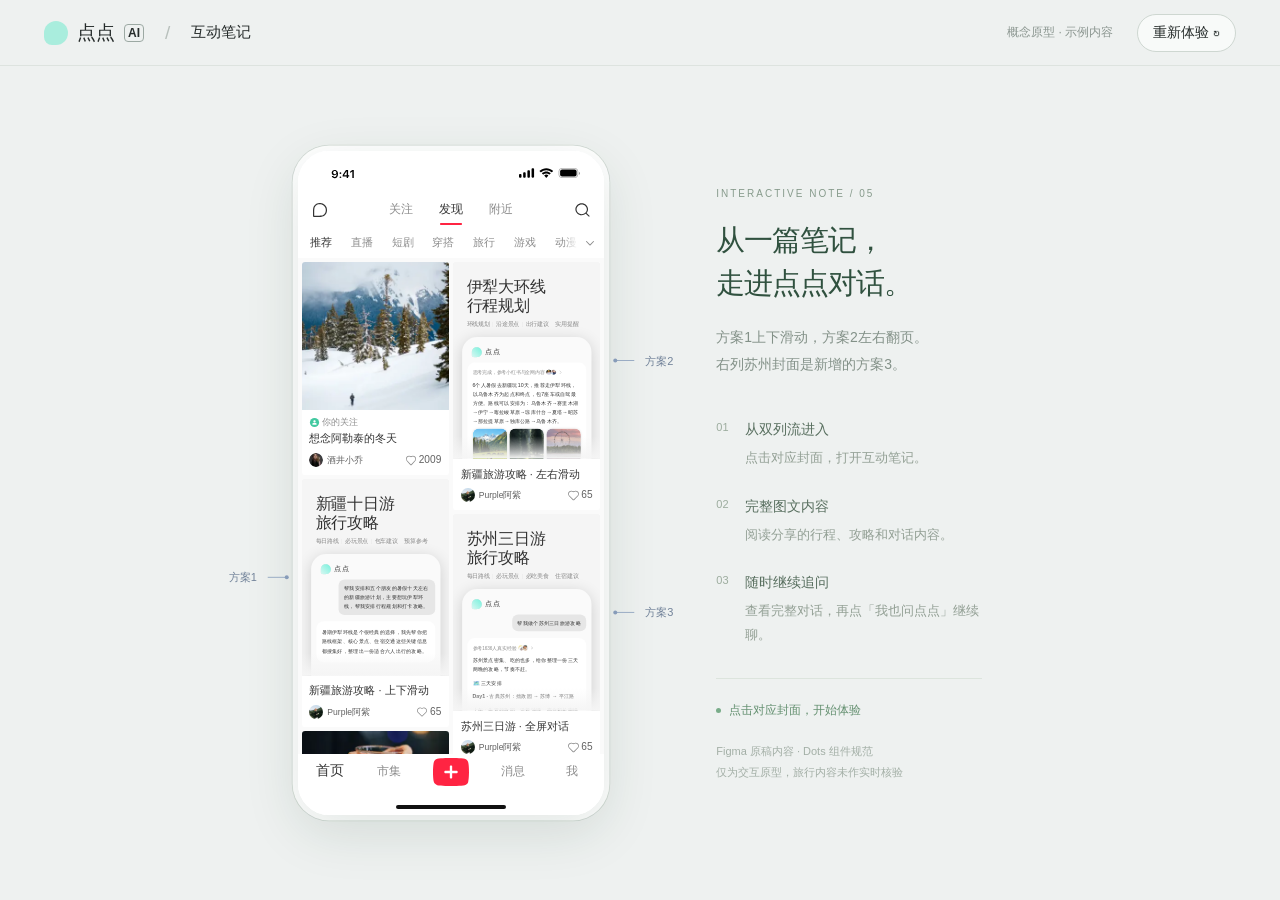
==== commit a60a2095: "Unify feed covers with title tags and dialogue excerpts" ====
--- a/index.html
+++ b/index.html
@@ -185,39 +185,7 @@
 .scheme-callout{position:absolute;width:42px;height:18px;color:#718299;font-size:11px;line-height:18px;text-align:center;white-space:nowrap;font-weight:500}
 @media(min-width:801px){.workspace:has(.phone[data-view=feed]){column-gap:112px}}
 </style>
-<style>/* A second feed-cover treatment using the existing conversation UI and assets. */
-.phone-cover{container-type:inline-size;background:#f5f6f4}
-.cover-art{display:block;position:relative;height:100%;overflow:hidden;color:#202622;text-align:left}
-.cover-brand{position:absolute;top:6cqw;left:7cqw;display:flex;align-items:center;gap:1.8cqw;font-size:4cqw;font-weight:600}
-.cover-brand>img{width:5cqw;height:5cqw}
-.cover-brand>span{font-size:2.9cqw;color:#7b817d;font-weight:400;margin-left:1cqw}
-.cover-headline{position:absolute;left:7cqw;top:16cqw;font-size:10cqw;line-height:1.26;font-weight:750;letter-spacing:-.5cqw}
-.cover-device{display:block;position:absolute;left:8cqw;top:49cqw;width:84cqw;padding:1.35cqw;background:#242726;border: .5cqw solid #646866;border-radius:9cqw;box-shadow:3cqw 4cqw 7cqw #16271e26}
-.cover-screen{display:block;overflow:hidden;border-radius:7.3cqw;background:#f3f3f3}
-.cover-status{display:flex;height:8.5cqw;align-items:center;justify-content:space-between;padding:0 5cqw;background:#fff;position:relative;font-size:2.9cqw}
-.cover-status>img{width:14cqw;height:3cqw}
-.cover-island{position:absolute;top:2cqw;left:50%;transform:translateX(-50%);width:21cqw;height:4.8cqw;border-radius:4cqw;background:#171a18}
-.cover-nav{display:flex;align-items:center;justify-content:space-between;padding:0 4cqw;height:10cqw;background:#fff;border-bottom:1px solid #ebedeb;font-size:5cqw;font-weight:500}
-.cover-nav>span:nth-child(2){display:flex;align-items:center;gap:1.6cqw;font-size:4.3cqw}
-.cover-nav img{width:4.8cqw;height:4.8cqw}
-.cover-chat{display:flex;flex-direction:column;gap:3cqw;padding:4cqw 3cqw 5cqw;font-size:4cqw;line-height:1.65;color:#343936}
-.cover-query{display:block;align-self:flex-end;background:#e3e5e3;border-radius:4.5cqw;padding:2.6cqw 3.4cqw;font-size:3.8cqw}
-.cover-response{display:flex;flex-direction:column;gap:2.4cqw;background:#fff;border-radius:4.5cqw;padding:3.4cqw}
-.cover-source{font-size:2.8cqw;line-height:1.5;color:#949a95}
-.cover-response b{font-weight:650}
-.cover-route{font-size:3.6cqw;line-height:1.7}
-.cover-photos{display:grid;grid-template-columns:repeat(3,1fr);gap:1.4cqw}
-.cover-photos>img{width:100%;height:18cqw;object-fit:cover;border-radius:2.4cqw}
-.cover-answer-heading{font-size:3.8cqw;font-weight:600}
-.cover-device{top:46cqw}
-.cover-status{height:7.5cqw}
-.cover-nav{height:8cqw}
-.cover-chat{padding:3cqw;gap:2.4cqw}
-.cover-query{padding:2cqw 3cqw;font-size:3.5cqw;line-height:1.5}
-.cover-response{gap:1.8cqw;padding:3cqw}
-.cover-route{font-size:3.2cqw;line-height:1.6}
-</style>
-<style>/* Scheme 3 only. Cover geometry comes from Figma 1683:50113 (393 × 524). */
+<style>/* Shared feed cover. Geometry comes from scheme 3, Figma 1683:50113 (393 × 524). */
 .suzhou-cover{position:relative;display:block;overflow:hidden;background:#f5f5f5;color:rgba(0,0,0,.8);isolation:isolate}
 .suzhou-art{position:absolute;left:0;top:0;width:393px;height:524px;overflow:hidden;text-align:left;transform-origin:top left;background:#f5f5f5}
 .suzhou-title{position:absolute;top:40px;left:36px;width:321px;font-family:"FZYouHeiS","PingFang SC",sans-serif;font-size:44px;font-weight:600;line-height:50px;letter-spacing:-1px}
@@ -235,6 +203,7 @@
 .suzhou-preview .source-avatars img+img{margin-left:-3.511px}
 .suzhou-preview .response-status>.suzhou-source-arrow{width:12.2901px;height:12.2901px}
 .suzhou-preview .dots-markdown{font-size:14.046px;line-height:24.58px}
+.suzhou-preview p{margin:0}
 .suzhou-preview .dots-markdown p+p{margin-top:10.534px}
 .suzhou-preview .dots-markdown h4{font-size:14.046px;font-weight:600;line-height:21.069px;margin:14.046px 0 12.29px}
 .suzhou-preview .answer-actions{display:none}
@@ -298,7 +267,7 @@
       <div class="feed-top"><span class="feed-top-icon"><img class="feed-dots-icon" src="[data-uri]" alt="点点" width="18" height="18"></span><nav class="feed-top-tabs" aria-label="首页栏目"><span>关注</span><span class="selected" aria-current="page">发现</span><span>附近</span></nav><span class="feed-top-icon"><img src="[data-uri]" alt="搜索" width="24" height="24"></span></div>
       <nav class="feed-categories" aria-label="笔记分类"><div><span class="selected" aria-current="page">推荐</span><span>直播</span><span>短剧</span><span>穿搭</span><span>旅行</span><span>游戏</span><span>动漫</span></div><span class="feed-category-more"><img src="[data-uri]" alt="更多分类" width="16" height="16"></span></nav>
     </header>
-    <div id="feedScroll" class="feed-scroll"><div class="feed-column"><article class="feed-card"><span class="feed-cover square"><img src="[data-uri]" alt="想念阿勒泰的冬天" draggable="false"></span><span class="feed-card-body"><span class="feed-reason"><img src="[data-uri]" alt="" width="14" height="14">你的关注</span><span class="feed-card-title">想念阿勒泰的冬天</span><span class="feed-card-meta"><img class="feed-avatar" src="[data-uri]" alt="" width="18" height="18"><span class="feed-author">酒井小乔</span><span class="feed-likes"><img src="[data-uri]" alt="赞" width="16" height="16"><span>2009</span></span></span></span></article><button class="feed-card" type="button" id="feedTarget" aria-label="方案1：新疆旅游攻略，上下滑动"><span class="feed-cover portrait phone-cover" role="img" aria-label="暑假去新疆，10天怎么安排？手机中展示点点的伊犁旅行对话"><span class="cover-art" aria-hidden="true"><span class="cover-brand"><img src="[data-uri]" alt="">点点<span>小红书的 AI 助手</span></span><span class="cover-headline">暑假去新疆<br>10天怎么安排？</span><span class="cover-device"><span class="cover-screen"><span class="cover-status"><b>9:41</b><span class="cover-island"></span><img src="[data-uri]" alt=""></span><span class="cover-nav"><span>‹</span><span><img src="[data-uri]" alt="">点点</span><span>···</span></span><span class="cover-chat"><span class="cover-query">和5个朋友去新疆玩10天，<br>想走伊犁环线，怎么安排？</span><span class="cover-response"><span class="cover-source">参考小红书上的真实旅行经验</span><span>推荐这条<b>10天伊犁环线</b>。</span><span class="cover-route">乌鲁木齐 → 赛里木湖 → 伊宁<br>喀拉峻 → 夏塔 → 那拉提 → 独库公路</span><span class="cover-photos"><img src="[data-uri]" alt=""><img src="[data-uri]" alt=""><img src="[data-uri]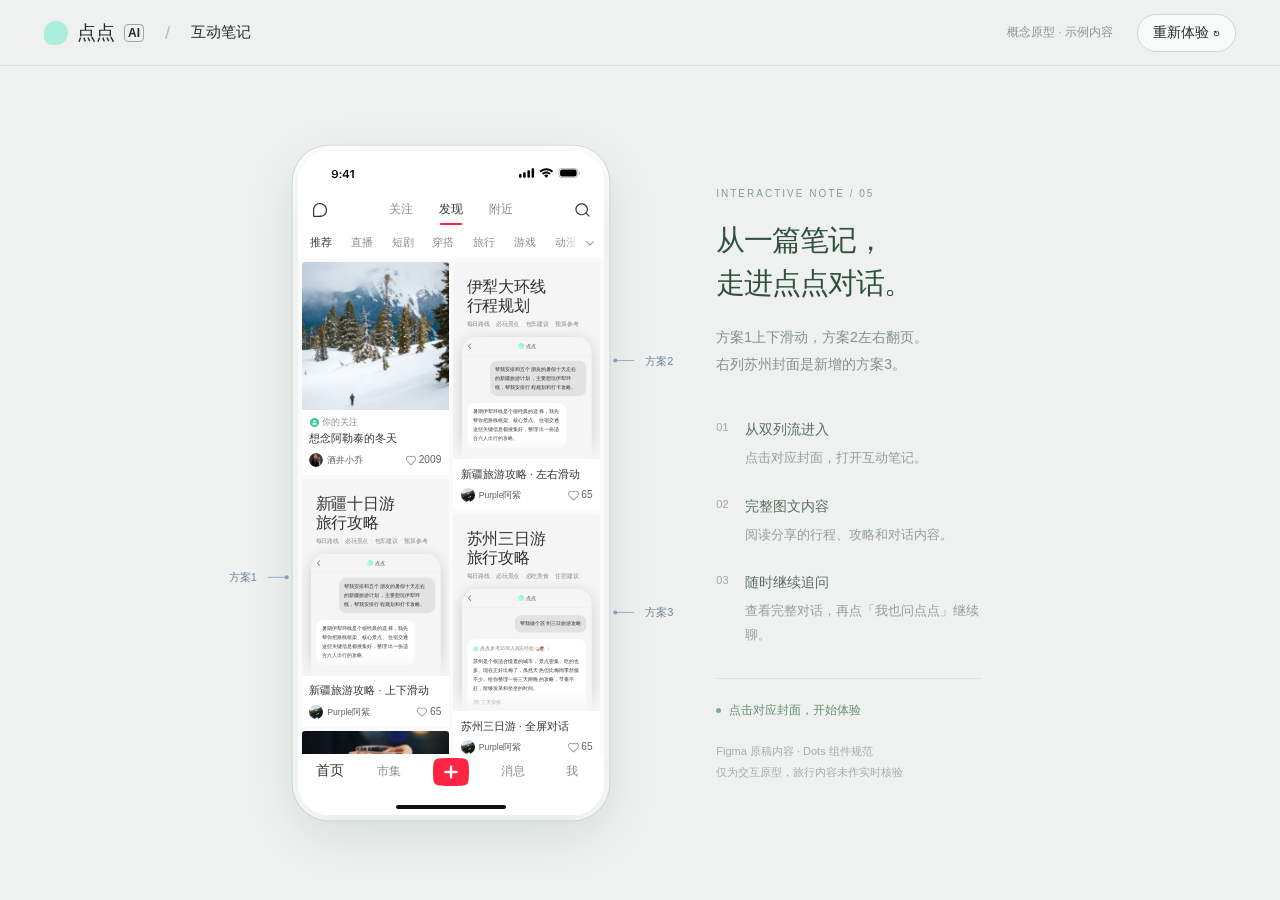
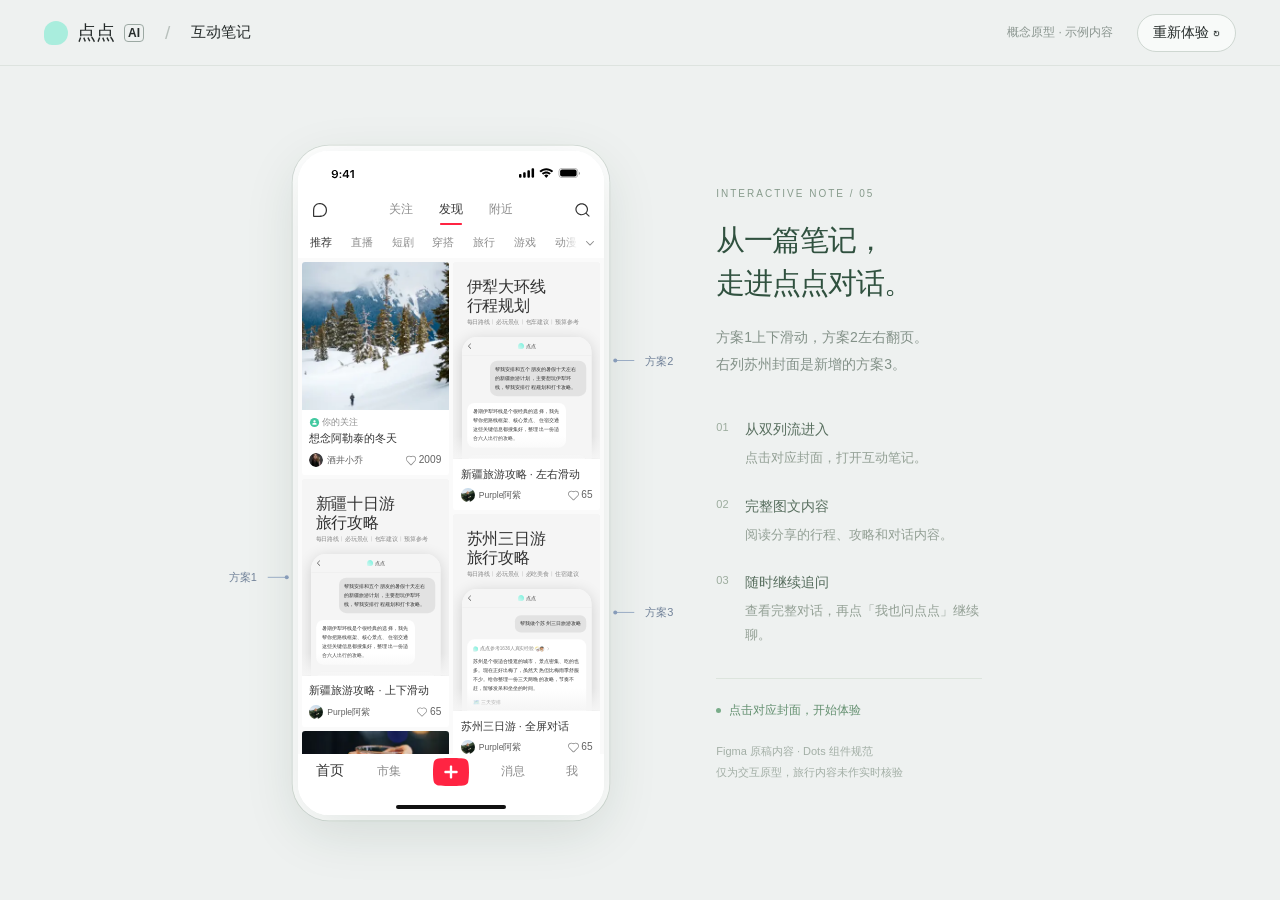
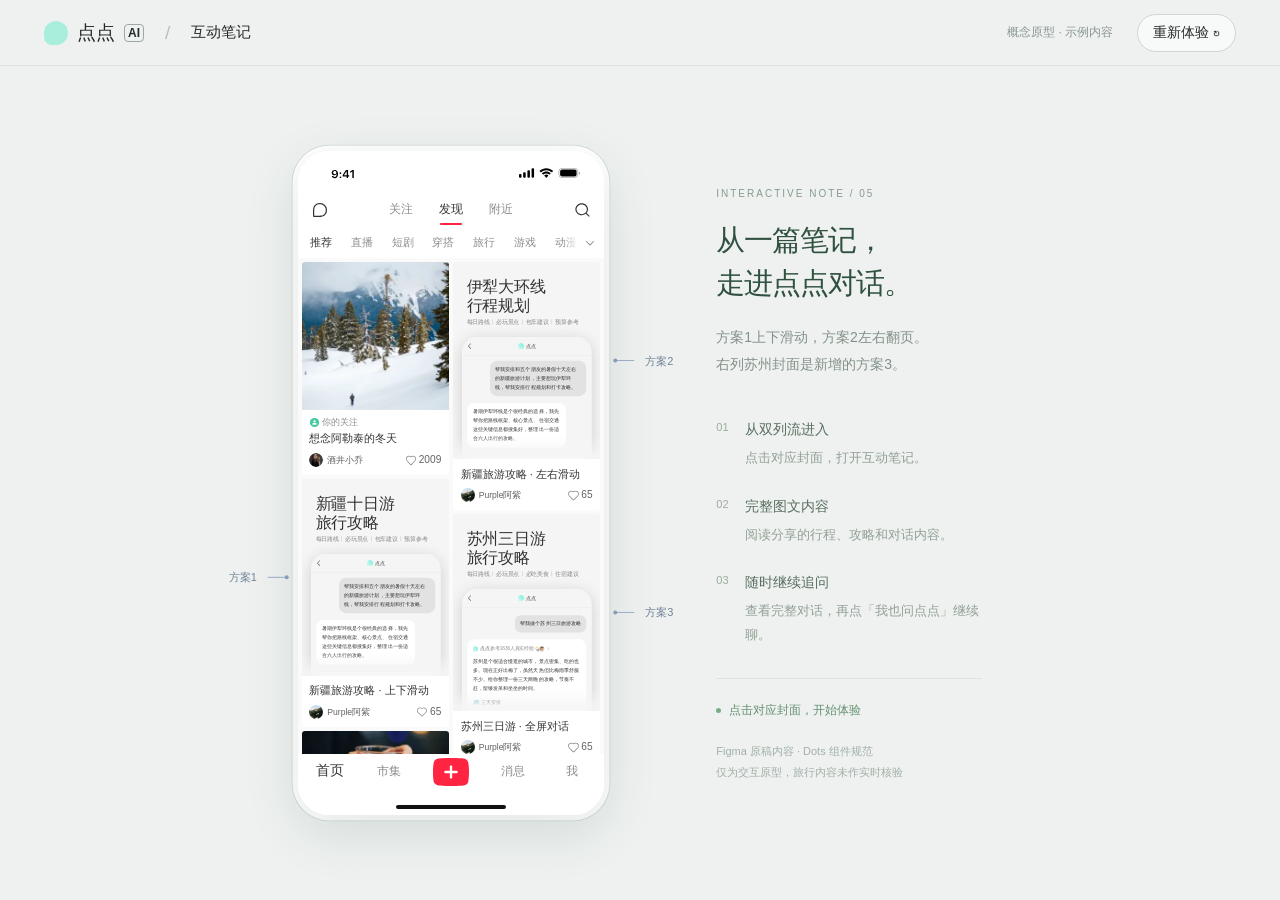
